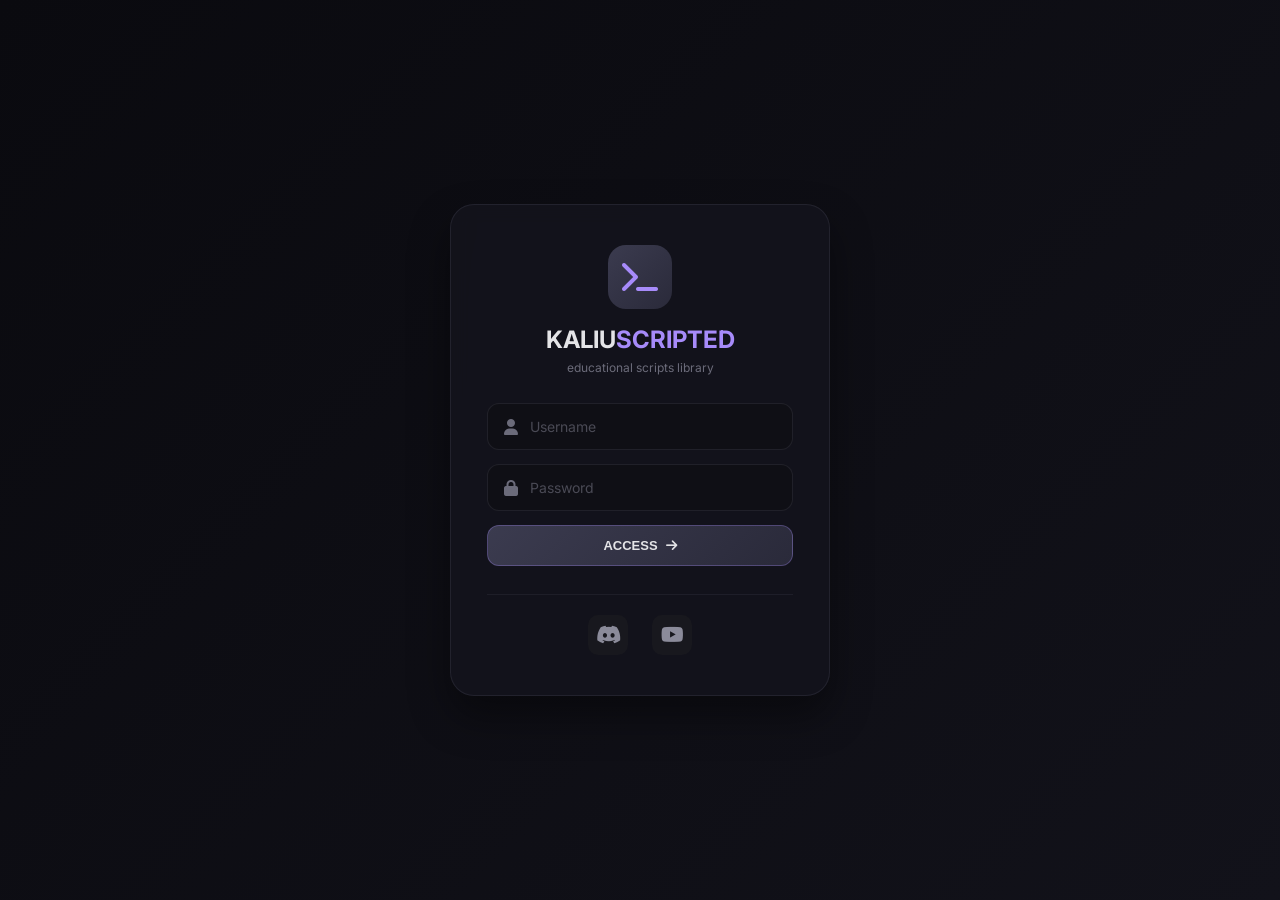
==== home.html @ c6016928 "Update home.html" ====
<!DOCTYPE html>
<html lang="en">
<head>
    <meta charset="UTF-8">
    <meta name="viewport" content="width=device-width, initial-scale=1.0, user-scalable=no">
    <title>Kaliuscripted | Home</title>
    <link rel="stylesheet" href="style.css">
    <link rel="stylesheet" href="https://cdnjs.cloudflare.com/ajax/libs/font-awesome/6.5.1/css/all.min.css">
</head>
<body>

    <canvas id="particlesCanvas"></canvas>

    <!-- Header -->
    <header class="main-header">
        <div class="header-left">
            <button id="menuToggle" class="menu-btn">
                <i class="fas fa-bars"></i>
            </button>
            <div class="logo">
                <i class="fas fa-terminal"></i>
                <span>KALIUSCRIPTED</span>
            </div>
        </div>
        <div class="header-right">
            <div class="user-info">
                <div class="user-avatar" id="userAvatar">DV</div>
                <span id="userNameDisplay">Dev</span>
            </div>
        </div>
    </header>

    <!-- Sidebar -->
    <aside id="sidebar" class="sidebar">
        <div class="sidebar-header">
            <div class="sidebar-logo">
                <i class="fas fa-terminal"></i>
                <span>MENU</span>
            </div>
            <button id="closeSidebar" class="close-sidebar">&times;</button>
        </div>
        <nav class="sidebar-nav">
            <a href="#" class="nav-item active" data-page="home">
                <i class="fas fa-home"></i>
                <span>Home</span>
            </a>
            <a href="#" class="nav-item" data-page="scripts">
                <i class="fas fa-code"></i>
                <span>Scripts</span>
            </a>
        </nav>
        <div class="sidebar-footer">
            <button id="logoutBtn" class="logout-sidebar-btn">
                <i class="fas fa-sign-out-alt"></i>
                <span>Logout</span>
            </button>
        </div>
    </aside>

    <div id="overlay" class="overlay"></div>

    <!-- Main Content - NO SCROLL -->
    <main class="main-content">
        <!-- Home Page -->
        <div id="homePage" class="page active">
            <div class="welcome-box">
                <h1>Welcome, <span id="welcomeName">Dev</span>!</h1>
                <p>This is an educational JavaScript library for browser-based scripting experiments. Learn, test, and run scripts in a safe environment.</p>
            </div>
            
            <div class="stats-box">
                <div class="stat-number">
                    <h2>5</h2>
                    <span>Scripts Available</span>
                </div>
                <div class="stat-info">
                    <i class="fas fa-graduation-cap"></i>
                    <p>Educational purposes only</p>
                </div>
            </div>
        </div>

        <!-- Scripts Page -->
        <div id="scriptsPage" class="page">
            <h2 class="page-title"><i class="fas fa-code"></i> Script Library</h2>
            
            <!-- Featured Script (Big one) -->
            <div class="script-featured">
                <div class="featured-icon">
                    <i class="fas fa-dragon"></i>
                </div>
                <div class="featured-info">
                    <h3>Auto Farm Master</h3>
                    <p>Complete automation system for resource collection</p>
                </div>
                <div class="featured-actions">
                    <button class="install-btn" data-script="autofarm-master">
                        <i class="fas fa-download"></i> Install
                    </button>
                    <button class="copy-btn" data-code="load('autofarm-master')">
                        <i class="fas fa-copy"></i> Copy
                    </button>
                </div>
            </div>

            <!-- Small Scripts Grid (2 columns) -->
            <div class="scripts-small-grid">
                <div class="script-small">
                    <div class="small-icon"><i class="fas fa-shield-alt"></i></div>
                    <div class="small-info">
                        <h4>Anti-Ban Shield</h4>
                        <p>Protection system</p>
                    </div>
                    <div class="small-actions">
                        <button class="install-small" data-script="antiban-shield">Install</button>
                        <button class="copy-small" data-code="load('antiban-shield')">Copy</button>
                    </div>
                </div>

                <div class="script-small">
                    <div class="small-icon"><i class="fas fa-tachometer-alt"></i></div>
                    <div class="small-info">
                        <h4>Speed Boost Pro</h4>
                        <p>Movement enhancer</p>
                    </div>
                    <div class="small-actions">
                        <button class="install-small" data-script="speedboost-pro">Install</button>
                        <button class="copy-small" data-code="load('speedboost-pro')">Copy</button>
                    </div>
                </div>

                <div class="script-small">
                    <div class="small-icon"><i class="fas fa-eye"></i></div>
                    <div class="small-info">
                        <h4>ESP Viewer</h4>
                        <p>Visual enhancement</p>
                    </div>
                    <div class="small-actions">
                        <button class="install-small" data-script="esp-viewer">Install</button>
                        <button class="copy-small" data-code="load('esp-viewer')">Copy</button>
                    </div>
                </div>

                <div class="script-small">
                    <div class="small-icon"><i class="fas fa-chart-line"></i></div>
                    <div class="small-info">
                        <h4>Resource Tracker</h4>
                        <p>Real-time monitoring</p>
                    </div>
                    <div class="small-actions">
                        <button class="install-small" data-script="resource-tracker">Install</button>
                        <button class="copy-small" data-code="load('resource-tracker')">Copy</button>
                    </div>
                </div>
            </div>
        </div>
    </main>

    <!-- Drag to Favicon Guide -->
    <div id="dragGuide" class="drag-guide" style="display: none;">
        <div class="drag-content">
            <i class="fas fa-star"></i>
            <p>Drag to bookmarks bar</p>
        </div>
    </div>

    <div id="notificationContainer" class="notification-container"></div>

    <script src="script.js"></script>
</body>
</html>
---- style.css ----
@import url('https://fonts.googleapis.com/css2?family=Inter:wght@300;400;500;600;700;800&display=swap');

* {
    margin: 0;
    padding: 0;
    box-sizing: border-box;
}

body {
    font-family: 'Inter', sans-serif;
    background: #0a0a0f;
    min-height: 100vh;
    color: #e4e4e7;
    overflow: hidden;
}

#particlesCanvas {
    position: fixed;
    top: 0;
    left: 0;
    width: 100%;
    height: 100%;
    z-index: 0;
    pointer-events: none;
    opacity: 0.4;
}

/* ========== LOGIN SCREEN ========== */
.login-overlay {
    position: fixed;
    top: 0;
    left: 0;
    width: 100%;
    height: 100%;
    background: linear-gradient(135deg, #0a0a0f 0%, #12121a 100%);
    display: flex;
    align-items: center;
    justify-content: center;
    z-index: 2000;
}

.login-container {
    background: rgba(20, 20, 28, 0.95);
    backdrop-filter: blur(10px);
    border-radius: 24px;
    padding: 40px 36px;
    width: 380px;
    border: 1px solid rgba(100, 100, 120, 0.2);
    box-shadow: 0 20px 40px rgba(0, 0, 0, 0.4);
    animation: fadeInUp 0.5s ease;
}

.login-icon {
    width: 64px;
    height: 64px;
    background: linear-gradient(135deg, #3b3b4f, #2a2a3a);
    border-radius: 18px;
    display: flex;
    align-items: center;
    justify-content: center;
    margin: 0 auto 16px;
}

.login-icon i {
    font-size: 32px;
    color: #a78bfa;
}

.login-container h2 {
    text-align: center;
    font-size: 24px;
    font-weight: 700;
    margin-bottom: 6px;
}

.login-container h2 span {
    color: #a78bfa;
}

.login-container p {
    text-align: center;
    font-size: 12px;
    color: #6b6b7a;
    margin-bottom: 28px;
}

.input-group {
    display: flex;
    align-items: center;
    background: rgba(15, 15, 20, 0.8);
    border: 1px solid rgba(100, 100, 120, 0.2);
    border-radius: 12px;
    padding: 0 16px;
    margin-bottom: 14px;
    transition: all 0.2s;
}

.input-group:focus-within {
    border-color: #a78bfa;
    background: rgba(20, 20, 28, 0.9);
}

.input-group i {
    color: #6b6b7a;
    font-size: 16px;
}

.input-group input {
    background: none;
    border: none;
    padding: 14px 12px;
    color: #e4e4e7;
    font-size: 14px;
    width: 100%;
    outline: none;
    font-family: 'Inter', monospace;
}

.input-group input::placeholder {
    color: #4a4a55;
}

.login-container button[type="submit"] {
    width: 100%;
    background: linear-gradient(135deg, #3b3b4f, #2a2a3a);
    border: 1px solid rgba(167, 139, 250, 0.3);
    border-radius: 12px;
    padding: 12px;
    color: #e4e4e7;
    font-weight: 600;
    font-size: 13px;
    cursor: pointer;
    display: flex;
    align-items: center;
    justify-content: center;
    gap: 8px;
    transition: all 0.2s;
    margin-top: 8px;
}

.login-container button[type="submit"]:hover {
    background: linear-gradient(135deg, #4a4a60, #3a3a4a);
    border-color: #a78bfa;
    transform: translateY(-1px);
}

.social-links {
    display: flex;
    justify-content: center;
    gap: 24px;
    margin-top: 28px;
    padding-top: 20px;
    border-top: 1px solid rgba(100, 100, 120, 0.15);
}

.social-btn {
    width: 40px;
    height: 40px;
    background: rgba(25, 25, 32, 0.8);
    border-radius: 10px;
    display: flex;
    align-items: center;
    justify-content: center;
    color: #8b8b9a;
    font-size: 20px;
    transition: all 0.2s;
    text-decoration: none;
}

.social-btn:hover {
    background: rgba(167, 139, 250, 0.15);
    color: #a78bfa;
    transform: translateY(-2px);
}

/* ========== HOME PAGE ========== */
.main-header {
    position: fixed;
    top: 0;
    left: 0;
    right: 0;
    height: 56px;
    background: rgba(18, 18, 24, 0.95);
    backdrop-filter: blur(10px);
    border-bottom: 1px solid rgba(100, 100, 120, 0.15);
    display: flex;
    align-items: center;
    justify-content: space-between;
    padding: 0 24px;
    z-index: 100;
}

.header-left {
    display: flex;
    align-items: center;
    gap: 16px;
}

.menu-btn {
    background: none;
    border: none;
    color: #8b8b9a;
    font-size: 20px;
    cursor: pointer;
    padding: 8px;
    border-radius: 8px;
    transition: all 0.2s;
}

.menu-btn:hover {
    background: rgba(167, 139, 250, 0.1);
    color: #a78bfa;
}

.logo {
    display: flex;
    align-items: center;
    gap: 8px;
}

.logo i {
    color: #a78bfa;
    font-size: 20px;
}

.logo span {
    font-weight: 700;
    font-size: 14px;
    letter-spacing: 1px;
}

.user-info {
    display: flex;
    align-items: center;
    gap: 12px;
    background: rgba(28, 28, 35, 0.7);
    padding: 6px 12px 6px 8px;
    border-radius: 30px;
}

.user-avatar {
    width: 32px;
    height: 32px;
    background: linear-gradient(135deg, #3b3b4f, #2a2a3a);
    border-radius: 10px;
    display: flex;
    align-items: center;
    justify-content: center;
    font-weight: 700;
    font-size: 12px;
    color: #a78bfa;
}

.logout-header-btn {
    background: none;
    border: none;
    color: #8b8b9a;
    cursor: pointer;
    font-size: 16px;
    padding: 4px 8px;
    border-radius: 8px;
    transition: all 0.2s;
}

.logout-header-btn:hover {
    background: rgba(239, 68, 68, 0.15);
    color: #ef4444;
}

/* Sidebar */
.sidebar {
    position: fixed;
    top: 56px;
    left: -260px;
    width: 260px;
    height: calc(100% - 56px);
    background: rgba(18, 18, 24, 0.98);
    backdrop-filter: blur(10px);
    border-right: 1px solid rgba(100, 100, 120, 0.15);
    transition: left 0.3s cubic-bezier(0.4, 0, 0.2, 1);
    z-index: 99;
    display: flex;
    flex-direction: column;
}

.sidebar.open {
    left: 0;
}

.sidebar-header {
    padding: 20px;
    display: flex;
    justify-content: space-between;
    align-items: center;
    border-bottom: 1px solid rgba(100, 100, 120, 0.1);
}

.sidebar-logo {
    display: flex;
    align-items: center;
    gap: 8px;
    color: #a78bfa;
    font-size: 12px;
    letter-spacing: 2px;
}

.close-sidebar {
    background: none;
    border: none;
    color: #8b8b9a;
    font-size: 24px;
    cursor: pointer;
}

.sidebar-nav {
    flex: 1;
    padding: 16px;
    display: flex;
    flex-direction: column;
    gap: 4px;
}

.nav-item {
    display: flex;
    align-items: center;
    gap: 12px;
    padding: 12px 16px;
    color: #8b8b9a;
    text-decoration: none;
    border-radius: 10px;
    transition: all 0.2s;
    font-size: 13px;
    font-weight: 500;
}

.nav-item i {
    width: 20px;
}

.nav-item:hover {
    background: rgba(167, 139, 250, 0.1);
    color: #e4e4e7;
}

.nav-item.active {
    background: linear-gradient(135deg, rgba(59, 59, 79, 0.8), rgba(42, 42, 58, 0.8));
    color: #a78bfa;
}

.overlay {
    position: fixed;
    top: 0;
    left: 0;
    width: 100%;
    height: 100%;
    background: rgba(0, 0, 0, 0.5);
    opacity: 0;
    visibility: hidden;
    transition: all 0.3s;
    z-index: 98;
}

.overlay.active {
    opacity: 1;
    visibility: visible;
}

/* Main Content */
.main-content {
    margin-top: 56px;
    padding: 24px 28px;
    margin-left: 0;
    transition: margin-left 0.3s;
    height: calc(100vh - 56px);
    overflow-y: auto;
}

.sidebar.open ~ .main-content {
    margin-left: 260px;
}

.page {
    display: none;
    animation: fadeIn 0.3s ease;
}

.page.active {
    display: block;
}

/* Welcome Box */
.welcome-box {
    background: linear-gradient(135deg, rgba(167, 139, 250, 0.1), rgba(59, 59, 79, 0.2));
    border-radius: 20px;
    padding: 28px 32px;
    margin-bottom: 28px;
    border: 1px solid rgba(167, 139, 250, 0.2);
}

.welcome-box h1 {
    font-size: 28px;
    margin-bottom: 6px;
}

.welcome-box h1 span {
    color: #a78bfa;
}

.welcome-box p {
    color: #8b8b9a;
}

/* Stats Grid */
.stats-grid {
    display: grid;
    grid-template-columns: repeat(auto-fit, minmax(200px, 1fr));
    gap: 16px;
    margin-bottom: 32px;
}

.stat-card {
    background: rgba(28, 28, 35, 0.6);
    border-radius: 14px;
    padding: 18px;
    display: flex;
    align-items: center;
    gap: 16px;
    border: 1px solid rgba(100, 100, 120, 0.1);
}

.stat-card i {
    font-size: 32px;
    color: #a78bfa;
}

.stat-card h3 {
    font-size: 24px;
    font-weight: 700;
}

.stat-card span {
    font-size: 12px;
    color: #6b6b7a;
}

/* Quick Actions */
.quick-actions h3 {
    font-size: 16px;
    margin-bottom: 16px;
    display: flex;
    align-items: center;
    gap: 8px;
}

.action-buttons {
    display: flex;
    gap: 12px;
}

.action-btn {
    background: rgba(28, 28, 35, 0.8);
    border: 1px solid rgba(100, 100, 120, 0.2);
    padding: 10px 20px;
    border-radius: 10px;
    color: #e4e4e7;
    cursor: pointer;
    display: flex;
    align-items: center;
    gap: 8px;
    font-size: 13px;
    transition: all 0.2s;
}

.action-btn:hover {
    background: rgba(167, 139, 250, 0.15);
    border-color: #a78bfa;
}

/* Scripts Grid */
.scripts-grid {
    display: grid;
    grid-template-columns: repeat(auto-fill, minmax(320px, 1fr));
    gap: 14px;
    margin-top: 20px;
}

.script-card {
    background: rgba(28, 28, 35, 0.6);
    border-radius: 14px;
    padding: 16px;
    display: flex;
    align-items: center;
    gap: 14px;
    border: 1px solid rgba(100, 100, 120, 0.1);
    transition: all 0.2s;
}

.script-card:hover {
    background: rgba(35, 35, 45, 0.8);
    border-color: rgba(167, 139, 250, 0.3);
}

.script-card i {
    font-size: 28px;
    color: #a78bfa;
}

.script-card div {
    flex: 1;
}

.script-card h4 {
    font-size: 14px;
    margin-bottom: 4px;
}

.script-card p {
    font-size: 11px;
    color: #6b6b7a;
    margin-bottom: 6px;
}

.script-card code {
    font-size: 10px;
    background: rgba(0, 0, 0, 0.4);
    padding: 2px 6px;
    border-radius: 4px;
    color: #a78bfa;
}

.run-script {
    background: rgba(167, 139, 250, 0.15);
    border: none;
    padding: 8px 14px;
    border-radius: 8px;
    color: #a78bfa;
    cursor: pointer;
    font-size: 12px;
    font-weight: 500;
    display: flex;
    align-items: center;
    gap: 6px;
    transition: all 0.2s;
}

.run-script:hover {
    background: rgba(167, 139, 250, 0.3);
}

/* Console Area */
.console-area {
    margin-top: 20px;
}

.console-output {
    background: #0d0d12;
    border-radius: 12px;
    padding: 16px;
    min-height: 180px;
    max-height: 200px;
    overflow-y: auto;
    font-family: 'Monaco', monospace;
    font-size: 12px;
    border: 1px solid rgba(100, 100, 120, 0.15);
    margin-bottom: 16px;
}

.console-output div {
    color: #a78bfa;
    margin-bottom: 4px;
}

.console-input-area {
    background: #0d0d12;
    border-radius: 12px;
    padding: 16px;
    border: 1px solid rgba(100, 100, 120, 0.15);
}

.prompt {
    color: #a78bfa;
    font-family: monospace;
    font-size: 13px;
    display: block;
    margin-bottom: 8px;
}

#consoleInput {
    width: 100%;
    min-height: 100px;
    background: rgba(20, 20, 28, 0.8);
    border: 1px solid rgba(100, 100, 120, 0.2);
    border-radius: 8px;
    padding: 12px;
    color: #e4e4e7;
    font-family: 'Monaco', monospace;
    font-size: 12px;
    resize: vertical;
    outline: none;
    margin-bottom: 12px;
}

#consoleInput:focus {
    border-color: #a78bfa;
}

.console-actions {
    display: flex;
    gap: 10px;
}

.console-execute, .console-clear {
    padding: 8px 16px;
    border: none;
    border-radius: 8px;
    cursor: pointer;
    font-size: 12px;
    font-weight: 500;
    display: flex;
    align-items: center;
    gap: 6px;
}

.console-execute {
    background: rgba(167, 139, 250, 0.2);
    color: #a78bfa;
    border: 1px solid rgba(167, 139, 250, 0.3);
}

.console-execute:hover {
    background: rgba(167, 139, 250, 0.35);
}

.console-clear {
    background: rgba(100, 100, 120, 0.15);
    color: #8b8b9a;
    border: 1px solid rgba(100, 100, 120, 0.2);
}

.console-clear:hover {
    background: rgba(239, 68, 68, 0.15);
    color: #ef4444;
}

/* Settings */
.settings-group {
    background: rgba(28, 28, 35, 0.6);
    border-radius: 14px;
    padding: 20px;
    margin-bottom: 20px;
    border: 1px solid rgba(100, 100, 120, 0.1);
}

.settings-group h3 {
    font-size: 15px;
    margin-bottom: 16px;
    padding-bottom: 8px;
    border-bottom: 1px solid rgba(100, 100, 120, 0.15);
}

.setting-item {
    display: flex;
    justify-content: space-between;
    align-items: center;
    padding: 12px 0;
    border-bottom: 1px solid rgba(100, 100, 120, 0.08);
}

.setting-item:last-child {
    border-bottom: none;
}

.setting-item div {
    display: flex;
    align-items: center;
    gap: 12px;
}

.setting-item i {
    color: #a78bfa;
}

.toggle {
    position: relative;
    display: inline-block;
    width: 48px;
    height: 24px;
}

.toggle input {
    opacity: 0;
    width: 0;
    height: 0;
}

.toggle-slider {
    position: absolute;
    cursor: pointer;
    top: 0;
    left: 0;
    right: 0;
    bottom: 0;
    background-color: #3b3b4f;
    transition: 0.3s;
    border-radius: 24px;
}

.toggle-slider:before {
    position: absolute;
    content: "";
    height: 18px;
    width: 18px;
    left: 3px;
    bottom: 3px;
    background-color: white;
    transition: 0.3s;
    border-radius: 50%;
}

input:checked + .toggle-slider {
    background-color: #a78bfa;
}

input:checked + .toggle-slider:before {
    transform: translateX(24px);
}

.badge {
    background: rgba(74, 222, 128, 0.15);
    color: #4ade80;
    padding: 2px 8px;
    border-radius: 12px;
    font-size: 11px;
    margin-left: 8px;
}

/* About */
.about-content {
    text-align: center;
    max-width: 500px;
    margin: 0 auto;
}

.about-icon {
    font-size: 56px;
    color: #a78bfa;
    margin-bottom: 16px;
}

.about-content h3 {
    font-size: 20px;
    margin-bottom: 12px;
}

.about-content p {
    color: #8b8b9a;
    margin-bottom: 24px;
}

.about-links {
    display: flex;
    justify-content: center;
    gap: 20px;
}

.about-link {
    background: rgba(28, 28, 35, 0.8);
    padding: 10px 20px;
    border-radius: 10px;
    color: #e4e4e7;
    text-decoration: none;
    font-size: 13px;
    display: inline-flex;
    align-items: center;
    gap: 8px;
    transition: all 0.2s;
}

.about-link:hover {
    background: rgba(167, 139, 250, 0.2);
    color: #a78bfa;
}

/* Notifications */
.notification-container {
    position: fixed;
    top: 20px;
    right: 20px;
    z-index: 1000;
    display: flex;
    flex-direction: column;
    gap: 12px;
}

.notification {
    min-width: 280px;
    max-width: 380px;
    background: rgba(28, 28, 35, 0.95);
    backdrop-filter: blur(12px);
    border-radius: 14px;
    overflow: hidden;
    animation: slideInRight 0.3s cubic-bezier(0.68, -0.55, 0.265, 1.55);
    box-shadow: 0 8px 20px rgba(0, 0, 0, 0.3);
    border: 1px solid rgba(100, 100, 120, 0.2);
}

.notification.success { border-left: 4px solid #4ade80; }
.notification.error { border-left: 4px solid #ef4444; }
.notification.info { border-left: 4px solid #a78bfa; }

.notification-header {
    padding: 12px 16px 8px 16px;
    display: flex;
    align-items: center;
    gap: 10px;
}

.notification-header i { font-size: 20px; }
.notification.success .notification-header i { color: #4ade80; }
.notification.error .notification-header i { color: #ef4444; }
.notification.info .notification-header i { color: #a78bfa; }

.notification-title { flex: 1; font-weight: 600; font-size: 14px; }
.notification-close {
    background: none;
    border: none;
    color: #8b8b9a;
    cursor: pointer;
    font-size: 18px;
}
.notification-message {
    padding: 0 16px 14px 46px;
    font-size: 12px;
    color: #b0b0c0;
}
.notification-progress { height: 3px; background: rgba(255,255,255,0.1); }
.notification-progress-bar {
    height: 100%;
    width: 100%;
    animation: progress 3s linear forwards;
}
.notification.success .notification-progress-bar { background: #4ade80; }
.notification.error .notification-progress-bar { background: #ef4444; }
.notification.info .notification-progress-bar { background: #a78bfa; }

/* Animations */
@keyframes fadeInUp {
    from { opacity: 0; transform: translateY(20px); }
    to { opacity: 1; transform: translateY(0); }
}
@keyframes fadeIn {
    from { opacity: 0; }
    to { opacity: 1; }
}
@keyframes slideInRight {
    from { opacity: 0; transform: translateX(100px); }
    to { opacity: 1; transform: translateX(0); }
}
@keyframes progress {
    from { width: 100%; }
    to { width: 0%; }
}

/* Responsive */
@media (max-width: 768px) {
    .main-content { padding: 16px; }
    .stats-grid { grid-template-columns: 1fr; }
    .scripts-grid { grid-template-columns: 1fr; }
    .welcome-box h1 { font-size: 22px; }
    .login-container { width: 90%; max-width: 340px; padding: 30px 24px; }
    .sidebar.open ~ .main-content { margin-left: 0; }
}

/* Scrollbar */
::-webkit-scrollbar { width: 6px; }
::-webkit-scrollbar-track { background: #1a1a1a; }
::-webkit-scrollbar-thumb { background: #3b3b4f; border-radius: 4px; }
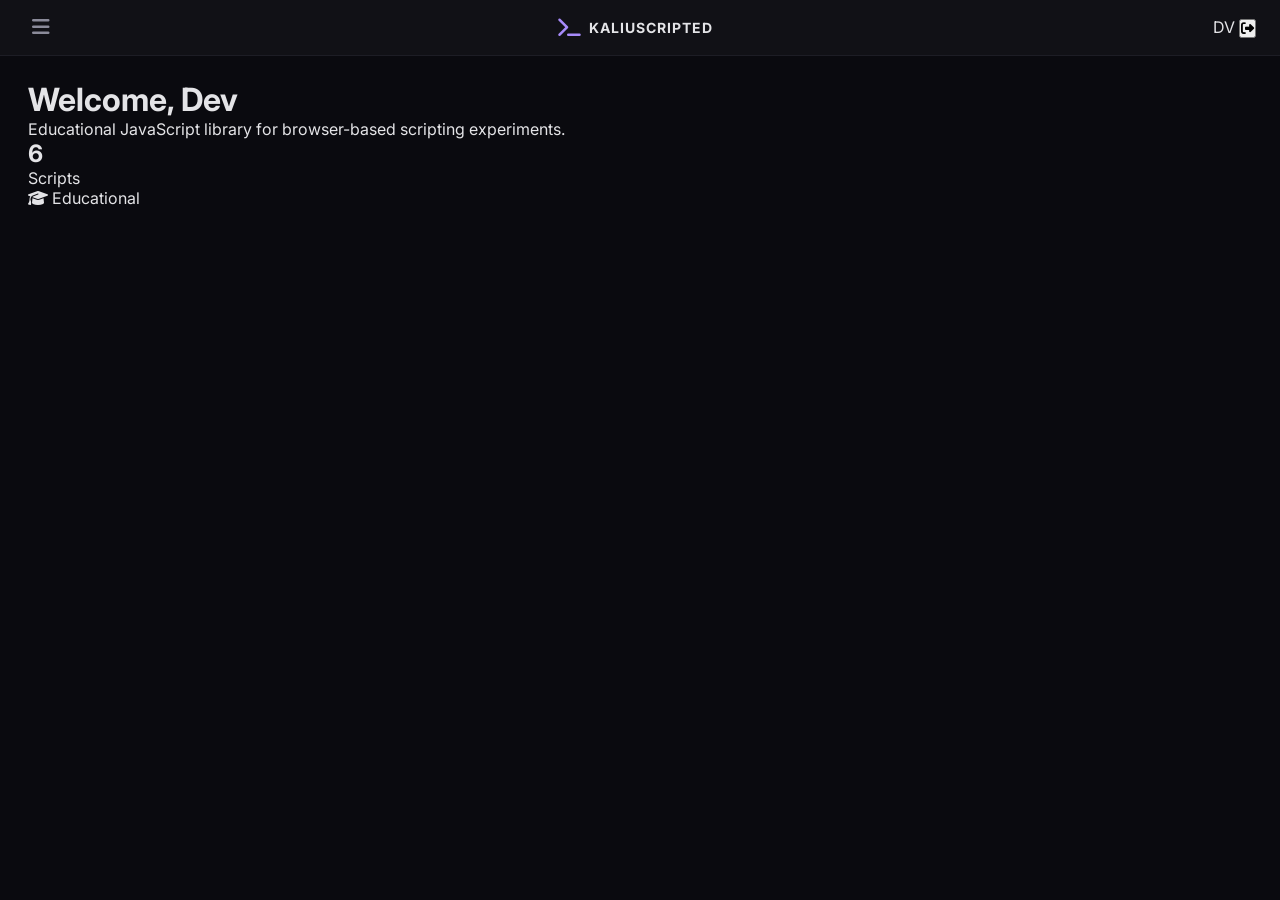
==== commit 78fa58cd: "Update home.html" ====
--- a/home.html
+++ b/home.html
@@ -11,158 +11,79 @@
 
     <canvas id="particlesCanvas"></canvas>
 
-    <!-- Header -->
+    <!-- Header Minimal -->
     <header class="main-header">
-        <div class="header-left">
-            <button id="menuToggle" class="menu-btn">
-                <i class="fas fa-bars"></i>
-            </button>
-            <div class="logo">
-                <i class="fas fa-terminal"></i>
-                <span>KALIUSCRIPTED</span>
-            </div>
+        <button id="menuToggle" class="menu-btn">
+            <i class="fas fa-bars"></i>
+        </button>
+        <div class="logo">
+            <i class="fas fa-terminal"></i>
+            <span>KALIUSCRIPTED</span>
         </div>
         <div class="header-right">
-            <div class="user-info">
-                <div class="user-avatar" id="userAvatar">DV</div>
-                <span id="userNameDisplay">Dev</span>
+            <div class="user-badge-mini">
+                <span id="userInitialsMini">DV</span>
+                <button id="logoutMiniBtn" class="logout-icon-mini">
+                    <i class="fas fa-sign-out-alt"></i>
+                </button>
             </div>
         </div>
     </header>
 
-    <!-- Sidebar -->
+    <!-- Sidebar TABS Melhorada -->
     <aside id="sidebar" class="sidebar">
         <div class="sidebar-header">
             <div class="sidebar-logo">
-                <i class="fas fa-terminal"></i>
+                <i class="fas fa-cube"></i>
                 <span>MENU</span>
             </div>
             <button id="closeSidebar" class="close-sidebar">&times;</button>
         </div>
+
         <nav class="sidebar-nav">
-            <a href="#" class="nav-item active" data-page="home">
+            <a href="home.html" class="nav-item active">
                 <i class="fas fa-home"></i>
                 <span>Home</span>
             </a>
-            <a href="#" class="nav-item" data-page="scripts">
-                <i class="fas fa-code"></i>
-                <span>Scripts</span>
+            <a href="library.html" class="nav-item">
+                <i class="fas fa-book-open"></i>
+                <span>Library</span>
             </a>
         </nav>
-        <div class="sidebar-footer">
-            <button id="logoutBtn" class="logout-sidebar-btn">
-                <i class="fas fa-sign-out-alt"></i>
-                <span>Logout</span>
-            </button>
+
+        <!-- User Viewer no final da sidebar -->
+        <div class="sidebar-user-footer">
+            <div class="user-avatar-footer" id="sidebarAvatarFooter">DV</div>
+            <div class="user-info-footer">
+                <span class="user-name-footer" id="sidebarUsernameFooter">Dev</span>
+                <span class="user-status-footer">Online</span>
+            </div>
         </div>
     </aside>
 
     <div id="overlay" class="overlay"></div>
 
-    <!-- Main Content - NO SCROLL -->
+    <!-- Main Content -->
     <main class="main-content">
-        <!-- Home Page -->
-        <div id="homePage" class="page active">
-            <div class="welcome-box">
-                <h1>Welcome, <span id="welcomeName">Dev</span>!</h1>
-                <p>This is an educational JavaScript library for browser-based scripting experiments. Learn, test, and run scripts in a safe environment.</p>
+        <div id="homePage" class="page active fade-in">
+            <div class="welcome-card">
+                <h1>Welcome, <span id="welcomeName">Dev</span></h1>
+                <p>Educational JavaScript library for browser-based scripting experiments.</p>
             </div>
             
-            <div class="stats-box">
-                <div class="stat-number">
-                    <h2>5</h2>
-                    <span>Scripts Available</span>
+            <div class="stats-card">
+                <div class="stat-item">
+                    <h2>6</h2>
+                    <span>Scripts</span>
                 </div>
-                <div class="stat-info">
+                <div class="stat-divider"></div>
+                <div class="stat-item">
                     <i class="fas fa-graduation-cap"></i>
-                    <p>Educational purposes only</p>
-                </div>
-            </div>
-        </div>
-
-        <!-- Scripts Page -->
-        <div id="scriptsPage" class="page">
-            <h2 class="page-title"><i class="fas fa-code"></i> Script Library</h2>
-            
-            <!-- Featured Script (Big one) -->
-            <div class="script-featured">
-                <div class="featured-icon">
-                    <i class="fas fa-dragon"></i>
-                </div>
-                <div class="featured-info">
-                    <h3>Auto Farm Master</h3>
-                    <p>Complete automation system for resource collection</p>
-                </div>
-                <div class="featured-actions">
-                    <button class="install-btn" data-script="autofarm-master">
-                        <i class="fas fa-download"></i> Install
-                    </button>
-                    <button class="copy-btn" data-code="load('autofarm-master')">
-                        <i class="fas fa-copy"></i> Copy
-                    </button>
-                </div>
-            </div>
-
-            <!-- Small Scripts Grid (2 columns) -->
-            <div class="scripts-small-grid">
-                <div class="script-small">
-                    <div class="small-icon"><i class="fas fa-shield-alt"></i></div>
-                    <div class="small-info">
-                        <h4>Anti-Ban Shield</h4>
-                        <p>Protection system</p>
-                    </div>
-                    <div class="small-actions">
-                        <button class="install-small" data-script="antiban-shield">Install</button>
-                        <button class="copy-small" data-code="load('antiban-shield')">Copy</button>
-                    </div>
-                </div>
-
-                <div class="script-small">
-                    <div class="small-icon"><i class="fas fa-tachometer-alt"></i></div>
-                    <div class="small-info">
-                        <h4>Speed Boost Pro</h4>
-                        <p>Movement enhancer</p>
-                    </div>
-                    <div class="small-actions">
-                        <button class="install-small" data-script="speedboost-pro">Install</button>
-                        <button class="copy-small" data-code="load('speedboost-pro')">Copy</button>
-                    </div>
-                </div>
-
-                <div class="script-small">
-                    <div class="small-icon"><i class="fas fa-eye"></i></div>
-                    <div class="small-info">
-                        <h4>ESP Viewer</h4>
-                        <p>Visual enhancement</p>
-                    </div>
-                    <div class="small-actions">
-                        <button class="install-small" data-script="esp-viewer">Install</button>
-                        <button class="copy-small" data-code="load('esp-viewer')">Copy</button>
-                    </div>
-                </div>
-
-                <div class="script-small">
-                    <div class="small-icon"><i class="fas fa-chart-line"></i></div>
-                    <div class="small-info">
-                        <h4>Resource Tracker</h4>
-                        <p>Real-time monitoring</p>
-                    </div>
-                    <div class="small-actions">
-                        <button class="install-small" data-script="resource-tracker">Install</button>
-                        <button class="copy-small" data-code="load('resource-tracker')">Copy</button>
-                    </div>
+                    <span>Educational</span>
                 </div>
             </div>
         </div>
     </main>
-
-    <!-- Drag to Favicon Guide -->
-    <div id="dragGuide" class="drag-guide" style="display: none;">
-        <div class="drag-content">
-            <i class="fas fa-star"></i>
-            <p>Drag to bookmarks bar</p>
-        </div>
-    </div>
 
     <div id="notificationContainer" class="notification-container"></div>
 
--- a/style.css
+++ b/style.css
@@ -9,9 +9,11 @@
 body {
     font-family: 'Inter', sans-serif;
     background: #0a0a0f;
-    min-height: 100vh;
     color: #e4e4e7;
+    height: 100vh;
     overflow: hidden;
+    position: fixed;
+    width: 100%;
 }
 
 #particlesCanvas {
@@ -22,7 +24,7 @@
     height: 100%;
     z-index: 0;
     pointer-events: none;
-    opacity: 0.4;
+    opacity: 0.3;
 }
 
 /* ========== LOGIN SCREEN ========== */
@@ -173,7 +175,7 @@
     transform: translateY(-2px);
 }
 
-/* ========== HOME PAGE ========== */
+/* ========== HEADER ========== */
 .main-header {
     position: fixed;
     top: 0;
@@ -229,7 +231,7 @@
     letter-spacing: 1px;
 }
 
-.user-info {
+.user-info-header {
     display: flex;
     align-items: center;
     gap: 12px;
@@ -251,28 +253,12 @@
     color: #a78bfa;
 }
 
-.logout-header-btn {
-    background: none;
-    border: none;
-    color: #8b8b9a;
-    cursor: pointer;
-    font-size: 16px;
-    padding: 4px 8px;
-    border-radius: 8px;
-    transition: all 0.2s;
-}
-
-.logout-header-btn:hover {
-    background: rgba(239, 68, 68, 0.15);
-    color: #ef4444;
-}
-
-/* Sidebar */
+/* ========== SIDEBAR ========== */
 .sidebar {
     position: fixed;
     top: 56px;
-    left: -260px;
-    width: 260px;
+    left: -280px;
+    width: 280px;
     height: calc(100% - 56px);
     background: rgba(18, 18, 24, 0.98);
     backdrop-filter: blur(10px);
@@ -312,9 +298,49 @@
     cursor: pointer;
 }
 
+/* User Viewer na Sidebar */
+.sidebar-user-viewer {
+    display: flex;
+    align-items: center;
+    gap: 12px;
+    padding: 20px;
+    background: rgba(167, 139, 250, 0.08);
+    border-bottom: 1px solid rgba(100, 100, 120, 0.1);
+    margin-bottom: 16px;
+}
+
+.sidebar-avatar {
+    width: 48px;
+    height: 48px;
+    background: linear-gradient(135deg, #3b3b4f, #2a2a3a);
+    border-radius: 14px;
+    display: flex;
+    align-items: center;
+    justify-content: center;
+    font-weight: 700;
+    font-size: 18px;
+    color: #a78bfa;
+}
+
+.sidebar-user-info {
+    flex: 1;
+}
+
+.sidebar-username {
+    display: block;
+    font-weight: 600;
+    font-size: 14px;
+    color: #e4e4e7;
+}
+
+.sidebar-userstatus {
+    font-size: 11px;
+    color: #4ade80;
+}
+
 .sidebar-nav {
     flex: 1;
-    padding: 16px;
+    padding: 0 16px;
     display: flex;
     flex-direction: column;
     gap: 4px;
@@ -345,6 +371,33 @@
 .nav-item.active {
     background: linear-gradient(135deg, rgba(59, 59, 79, 0.8), rgba(42, 42, 58, 0.8));
     color: #a78bfa;
+}
+
+.sidebar-footer {
+    padding: 20px;
+    border-top: 1px solid rgba(100, 100, 120, 0.1);
+}
+
+.logout-sidebar-btn {
+    width: 100%;
+    background: rgba(239, 68, 68, 0.15);
+    border: 1px solid rgba(239, 68, 68, 0.3);
+    padding: 10px;
+    border-radius: 10px;
+    color: #ef4444;
+    cursor: pointer;
+    display: flex;
+    align-items: center;
+    justify-content: center;
+    gap: 8px;
+    font-size: 13px;
+    font-weight: 500;
+    transition: all 0.2s;
+}
+
+.logout-sidebar-btn:hover {
+    background: rgba(239, 68, 68, 0.25);
+    transform: translateY(-1px);
 }
 
 .overlay {
@@ -367,28 +420,26 @@
 
 /* Main Content */
 .main-content {
-    margin-top: 56px;
+    position: fixed;
+    top: 56px;
+    left: 0;
+    right: 0;
+    bottom: 0;
     padding: 24px 28px;
-    margin-left: 0;
-    transition: margin-left 0.3s;
-    height: calc(100vh - 56px);
     overflow-y: auto;
+    transition: left 0.3s;
 }
 
 .sidebar.open ~ .main-content {
-    margin-left: 260px;
+    left: 280px;
 }
 
 .page {
-    display: none;
-    animation: fadeIn 0.3s ease;
-}
-
-.page.active {
     display: block;
-}
-
-/* Welcome Box */
+    height: 100%;
+}
+
+/* Home Page */
 .welcome-box {
     background: linear-gradient(135deg, rgba(167, 139, 250, 0.1), rgba(59, 59, 79, 0.2));
     border-radius: 20px;
@@ -399,7 +450,7 @@
 
 .welcome-box h1 {
     font-size: 28px;
-    margin-bottom: 6px;
+    margin-bottom: 12px;
 }
 
 .welcome-box h1 span {
@@ -408,43 +459,46 @@
 
 .welcome-box p {
     color: #8b8b9a;
-}
-
-/* Stats Grid */
-.stats-grid {
-    display: grid;
-    grid-template-columns: repeat(auto-fit, minmax(200px, 1fr));
-    gap: 16px;
-    margin-bottom: 32px;
-}
-
-.stat-card {
+    line-height: 1.5;
+    font-size: 14px;
+}
+
+.stats-box {
     background: rgba(28, 28, 35, 0.6);
-    border-radius: 14px;
-    padding: 18px;
-    display: flex;
-    align-items: center;
-    gap: 16px;
+    border-radius: 20px;
+    padding: 24px;
+    display: flex;
+    align-items: center;
+    justify-content: space-between;
     border: 1px solid rgba(100, 100, 120, 0.1);
-}
-
-.stat-card i {
-    font-size: 32px;
-    color: #a78bfa;
-}
-
-.stat-card h3 {
-    font-size: 24px;
-    font-weight: 700;
-}
-
-.stat-card span {
+    margin-bottom: 28px;
+}
+
+.stat-number h2 {
+    font-size: 48px;
+    color: #a78bfa;
+    font-weight: 800;
+}
+
+.stat-number span {
     font-size: 12px;
     color: #6b6b7a;
 }
 
-/* Quick Actions */
-.quick-actions h3 {
+.stat-info {
+    display: flex;
+    align-items: center;
+    gap: 12px;
+    color: #6b6b7a;
+    font-size: 13px;
+}
+
+.stat-info i {
+    font-size: 32px;
+    color: #a78bfa;
+}
+
+.featured-scripts h3 {
     font-size: 16px;
     margin-bottom: 16px;
     display: flex;
@@ -452,333 +506,196 @@
     gap: 8px;
 }
 
-.action-buttons {
+.active-scripts-list {
     display: flex;
     gap: 12px;
-}
-
-.action-btn {
+    flex-wrap: wrap;
+}
+
+.active-badge {
+    background: rgba(74, 222, 128, 0.15);
+    border: 1px solid rgba(74, 222, 128, 0.3);
+    padding: 8px 16px;
+    border-radius: 30px;
+    font-size: 13px;
+    display: flex;
+    align-items: center;
+    gap: 8px;
+}
+
+.active-badge i {
+    color: #4ade80;
+    font-size: 12px;
+}
+
+/* ========== SCRIPTS STORE PAGE ========== */
+.store-header {
+    margin-bottom: 28px;
+}
+
+.store-header h2 {
+    font-size: 24px;
+    margin-bottom: 8px;
+}
+
+.store-header p {
+    color: #8b8b9a;
+    font-size: 14px;
+}
+
+.scripts-store-grid {
+    display: grid;
+    grid-template-columns: repeat(auto-fill, minmax(340px, 1fr));
+    gap: 24px;
+}
+
+.script-store-card {
     background: rgba(28, 28, 35, 0.8);
-    border: 1px solid rgba(100, 100, 120, 0.2);
-    padding: 10px 20px;
+    border-radius: 20px;
+    overflow: hidden;
+    transition: all 0.3s;
+    border: 1px solid rgba(100, 100, 120, 0.1);
+}
+
+.script-store-card:hover {
+    transform: translateY(-4px);
+    border-color: rgba(167, 139, 250, 0.3);
+}
+
+.script-store-card.active {
+    border-left: 3px solid #4ade80;
+}
+
+.script-store-card.inactive {
+    opacity: 0.7;
+}
+
+.card-image {
+    position: relative;
+    height: 140px;
+    background: linear-gradient(135deg, #1a1a2e, #16213e);
+    display: flex;
+    align-items: center;
+    justify-content: center;
+}
+
+.card-image i {
+    font-size: 56px;
+    color: #a78bfa;
+}
+
+.status-badge {
+    position: absolute;
+    top: 12px;
+    right: 12px;
+    padding: 4px 10px;
+    border-radius: 20px;
+    font-size: 11px;
+    font-weight: 600;
+    display: flex;
+    align-items: center;
+    gap: 6px;
+}
+
+.active-status {
+    background: rgba(74, 222, 128, 0.2);
+    color: #4ade80;
+    border: 1px solid rgba(74, 222, 128, 0.3);
+}
+
+.inactive-status {
+    background: rgba(107, 114, 128, 0.2);
+    color: #9ca3af;
+    border: 1px solid rgba(107, 114, 128, 0.3);
+}
+
+.active-status i, .inactive-status i {
+    font-size: 8px;
+}
+
+.card-content {
+    padding: 20px;
+}
+
+.card-content h3 {
+    font-size: 18px;
+    margin-bottom: 8px;
+}
+
+.card-content p {
+    font-size: 13px;
+    color: #8b8b9a;
+    line-height: 1.5;
+    margin-bottom: 16px;
+}
+
+.card-meta {
+    display: flex;
+    gap: 12px;
+    margin-bottom: 20px;
+}
+
+.version {
+    font-size: 11px;
+    background: rgba(100, 100, 120, 0.2);
+    padding: 2px 8px;
+    border-radius: 12px;
+    color: #a78bfa;
+}
+
+.category {
+    font-size: 11px;
+    background: rgba(167, 139, 250, 0.1);
+    padding: 2px 8px;
+    border-radius: 12px;
+    color: #8b8b9a;
+}
+
+.card-actions {
+    display: flex;
+    gap: 12px;
+}
+
+.install-card, .copy-card {
+    flex: 1;
+    padding: 10px;
     border-radius: 10px;
-    color: #e4e4e7;
+    font-size: 12px;
+    font-weight: 600;
     cursor: pointer;
     display: flex;
     align-items: center;
+    justify-content: center;
     gap: 8px;
-    font-size: 13px;
     transition: all 0.2s;
-}
-
-.action-btn:hover {
-    background: rgba(167, 139, 250, 0.15);
-    border-color: #a78bfa;
-}
-
-/* Scripts Grid */
-.scripts-grid {
-    display: grid;
-    grid-template-columns: repeat(auto-fill, minmax(320px, 1fr));
-    gap: 14px;
-    margin-top: 20px;
-}
-
-.script-card {
-    background: rgba(28, 28, 35, 0.6);
-    border-radius: 14px;
-    padding: 16px;
-    display: flex;
-    align-items: center;
-    gap: 14px;
-    border: 1px solid rgba(100, 100, 120, 0.1);
-    transition: all 0.2s;
-}
-
-.script-card:hover {
-    background: rgba(35, 35, 45, 0.8);
-    border-color: rgba(167, 139, 250, 0.3);
-}
-
-.script-card i {
-    font-size: 28px;
-    color: #a78bfa;
-}
-
-.script-card div {
-    flex: 1;
-}
-
-.script-card h4 {
-    font-size: 14px;
-    margin-bottom: 4px;
-}
-
-.script-card p {
-    font-size: 11px;
-    color: #6b6b7a;
-    margin-bottom: 6px;
-}
-
-.script-card code {
-    font-size: 10px;
-    background: rgba(0, 0, 0, 0.4);
-    padding: 2px 6px;
-    border-radius: 4px;
-    color: #a78bfa;
-}
-
-.run-script {
-    background: rgba(167, 139, 250, 0.15);
     border: none;
-    padding: 8px 14px;
-    border-radius: 8px;
-    color: #a78bfa;
-    cursor: pointer;
-    font-size: 12px;
-    font-weight: 500;
-    display: flex;
-    align-items: center;
-    gap: 6px;
-    transition: all 0.2s;
-}
-
-.run-script:hover {
-    background: rgba(167, 139, 250, 0.3);
-}
-
-/* Console Area */
-.console-area {
-    margin-top: 20px;
-}
-
-.console-output {
-    background: #0d0d12;
-    border-radius: 12px;
-    padding: 16px;
-    min-height: 180px;
-    max-height: 200px;
-    overflow-y: auto;
-    font-family: 'Monaco', monospace;
-    font-size: 12px;
-    border: 1px solid rgba(100, 100, 120, 0.15);
-    margin-bottom: 16px;
-}
-
-.console-output div {
-    color: #a78bfa;
-    margin-bottom: 4px;
-}
-
-.console-input-area {
-    background: #0d0d12;
-    border-radius: 12px;
-    padding: 16px;
-    border: 1px solid rgba(100, 100, 120, 0.15);
-}
-
-.prompt {
-    color: #a78bfa;
-    font-family: monospace;
-    font-size: 13px;
-    display: block;
-    margin-bottom: 8px;
-}
-
-#consoleInput {
-    width: 100%;
-    min-height: 100px;
-    background: rgba(20, 20, 28, 0.8);
-    border: 1px solid rgba(100, 100, 120, 0.2);
-    border-radius: 8px;
-    padding: 12px;
-    color: #e4e4e7;
-    font-family: 'Monaco', monospace;
-    font-size: 12px;
-    resize: vertical;
-    outline: none;
-    margin-bottom: 12px;
-}
-
-#consoleInput:focus {
-    border-color: #a78bfa;
-}
-
-.console-actions {
-    display: flex;
-    gap: 10px;
-}
-
-.console-execute, .console-clear {
-    padding: 8px 16px;
-    border: none;
-    border-radius: 8px;
-    cursor: pointer;
-    font-size: 12px;
-    font-weight: 500;
-    display: flex;
-    align-items: center;
-    gap: 6px;
-}
-
-.console-execute {
-    background: rgba(167, 139, 250, 0.2);
-    color: #a78bfa;
-    border: 1px solid rgba(167, 139, 250, 0.3);
-}
-
-.console-execute:hover {
-    background: rgba(167, 139, 250, 0.35);
-}
-
-.console-clear {
-    background: rgba(100, 100, 120, 0.15);
-    color: #8b8b9a;
-    border: 1px solid rgba(100, 100, 120, 0.2);
-}
-
-.console-clear:hover {
-    background: rgba(239, 68, 68, 0.15);
-    color: #ef4444;
-}
-
-/* Settings */
-.settings-group {
-    background: rgba(28, 28, 35, 0.6);
-    border-radius: 14px;
-    padding: 20px;
-    margin-bottom: 20px;
-    border: 1px solid rgba(100, 100, 120, 0.1);
-}
-
-.settings-group h3 {
-    font-size: 15px;
-    margin-bottom: 16px;
-    padding-bottom: 8px;
-    border-bottom: 1px solid rgba(100, 100, 120, 0.15);
-}
-
-.setting-item {
-    display: flex;
-    justify-content: space-between;
-    align-items: center;
-    padding: 12px 0;
-    border-bottom: 1px solid rgba(100, 100, 120, 0.08);
-}
-
-.setting-item:last-child {
-    border-bottom: none;
-}
-
-.setting-item div {
-    display: flex;
-    align-items: center;
-    gap: 12px;
-}
-
-.setting-item i {
-    color: #a78bfa;
-}
-
-.toggle {
-    position: relative;
-    display: inline-block;
-    width: 48px;
-    height: 24px;
-}
-
-.toggle input {
-    opacity: 0;
-    width: 0;
-    height: 0;
-}
-
-.toggle-slider {
-    position: absolute;
-    cursor: pointer;
-    top: 0;
-    left: 0;
-    right: 0;
-    bottom: 0;
-    background-color: #3b3b4f;
-    transition: 0.3s;
-    border-radius: 24px;
-}
-
-.toggle-slider:before {
-    position: absolute;
-    content: "";
-    height: 18px;
-    width: 18px;
-    left: 3px;
-    bottom: 3px;
-    background-color: white;
-    transition: 0.3s;
-    border-radius: 50%;
-}
-
-input:checked + .toggle-slider {
-    background-color: #a78bfa;
-}
-
-input:checked + .toggle-slider:before {
-    transform: translateX(24px);
-}
-
-.badge {
+}
+
+.install-card {
     background: rgba(74, 222, 128, 0.15);
     color: #4ade80;
-    padding: 2px 8px;
-    border-radius: 12px;
-    font-size: 11px;
-    margin-left: 8px;
-}
-
-/* About */
-.about-content {
-    text-align: center;
-    max-width: 500px;
-    margin: 0 auto;
-}
-
-.about-icon {
-    font-size: 56px;
-    color: #a78bfa;
-    margin-bottom: 16px;
-}
-
-.about-content h3 {
-    font-size: 20px;
-    margin-bottom: 12px;
-}
-
-.about-content p {
-    color: #8b8b9a;
-    margin-bottom: 24px;
-}
-
-.about-links {
-    display: flex;
-    justify-content: center;
-    gap: 20px;
-}
-
-.about-link {
-    background: rgba(28, 28, 35, 0.8);
-    padding: 10px 20px;
-    border-radius: 10px;
-    color: #e4e4e7;
-    text-decoration: none;
-    font-size: 13px;
-    display: inline-flex;
-    align-items: center;
-    gap: 8px;
-    transition: all 0.2s;
-}
-
-.about-link:hover {
-    background: rgba(167, 139, 250, 0.2);
-    color: #a78bfa;
+    border: 1px solid rgba(74, 222, 128, 0.3);
+}
+
+.install-card:hover:not(.disabled) {
+    background: rgba(74, 222, 128, 0.25);
+    transform: translateY(-2px);
+}
+
+.copy-card {
+    background: rgba(167, 139, 250, 0.15);
+    color: #a78bfa;
+    border: 1px solid rgba(167, 139, 250, 0.3);
+}
+
+.copy-card:hover:not(.disabled) {
+    background: rgba(167, 139, 250, 0.25);
+    transform: translateY(-2px);
+}
+
+.install-card.disabled, .copy-card.disabled {
+    opacity: 0.5;
+    cursor: not-allowed;
 }
 
 /* Notifications */
@@ -801,7 +718,6 @@
     overflow: hidden;
     animation: slideInRight 0.3s cubic-bezier(0.68, -0.55, 0.265, 1.55);
     box-shadow: 0 8px 20px rgba(0, 0, 0, 0.3);
-    border: 1px solid rgba(100, 100, 120, 0.2);
 }
 
 .notification.success { border-left: 4px solid #4ade80; }
@@ -837,25 +753,48 @@
 .notification-progress-bar {
     height: 100%;
     width: 100%;
-    animation: progress 3s linear forwards;
+    animation: progress 2.5s linear forwards;
 }
 .notification.success .notification-progress-bar { background: #4ade80; }
 .notification.error .notification-progress-bar { background: #ef4444; }
 .notification.info .notification-progress-bar { background: #a78bfa; }
+
+/* Drag Guide */
+.drag-guide {
+    position: fixed;
+    bottom: 20px;
+    left: 50%;
+    transform: translateX(-50%);
+    background: rgba(0, 0, 0, 0.9);
+    backdrop-filter: blur(10px);
+    padding: 12px 24px;
+    border-radius: 40px;
+    z-index: 1000;
+    animation: fadeInUp 0.3s ease;
+    border: 1px solid rgba(167, 139, 250, 0.3);
+}
+
+.drag-content {
+    display: flex;
+    align-items: center;
+    gap: 10px;
+    color: #a78bfa;
+    font-size: 13px;
+}
 
 /* Animations */
 @keyframes fadeInUp {
     from { opacity: 0; transform: translateY(20px); }
     to { opacity: 1; transform: translateY(0); }
 }
-@keyframes fadeIn {
-    from { opacity: 0; }
-    to { opacity: 1; }
-}
 @keyframes slideInRight {
     from { opacity: 0; transform: translateX(100px); }
     to { opacity: 1; transform: translateX(0); }
 }
+@keyframes slideOutRight {
+    from { opacity: 1; transform: translateX(0); }
+    to { opacity: 0; transform: translateX(100px); }
+}
 @keyframes progress {
     from { width: 100%; }
     to { width: 0%; }
@@ -863,15 +802,52 @@
 
 /* Responsive */
 @media (max-width: 768px) {
-    .main-content { padding: 16px; }
-    .stats-grid { grid-template-columns: 1fr; }
-    .scripts-grid { grid-template-columns: 1fr; }
-    .welcome-box h1 { font-size: 22px; }
-    .login-container { width: 90%; max-width: 340px; padding: 30px 24px; }
-    .sidebar.open ~ .main-content { margin-left: 0; }
+    .main-content {
+        padding: 16px;
+    }
+    
+    .sidebar.open ~ .main-content {
+        left: 0;
+    }
+    
+    .welcome-box {
+        padding: 20px;
+    }
+    
+    .welcome-box h1 {
+        font-size: 22px;
+    }
+    
+    .stats-box {
+        flex-direction: column;
+        gap: 16px;
+        text-align: center;
+    }
+    
+    .scripts-store-grid {
+        grid-template-columns: 1fr;
+        gap: 16px;
+    }
+    
+    .card-actions {
+        flex-direction: column;
+    }
+    
+    .login-container {
+        width: 90%;
+        max-width: 340px;
+        padding: 30px 24px;
+    }
 }
 
 /* Scrollbar */
-::-webkit-scrollbar { width: 6px; }
-::-webkit-scrollbar-track { background: #1a1a1a; }
-::-webkit-scrollbar-thumb { background: #3b3b4f; border-radius: 4px; }
+.main-content::-webkit-scrollbar {
+    width: 6px;
+}
+.main-content::-webkit-scrollbar-track {
+    background: #1a1a1a;
+}
+.main-content::-webkit-scrollbar-thumb {
+    background: #3b3b4f;
+    border-radius: 4px;
+}
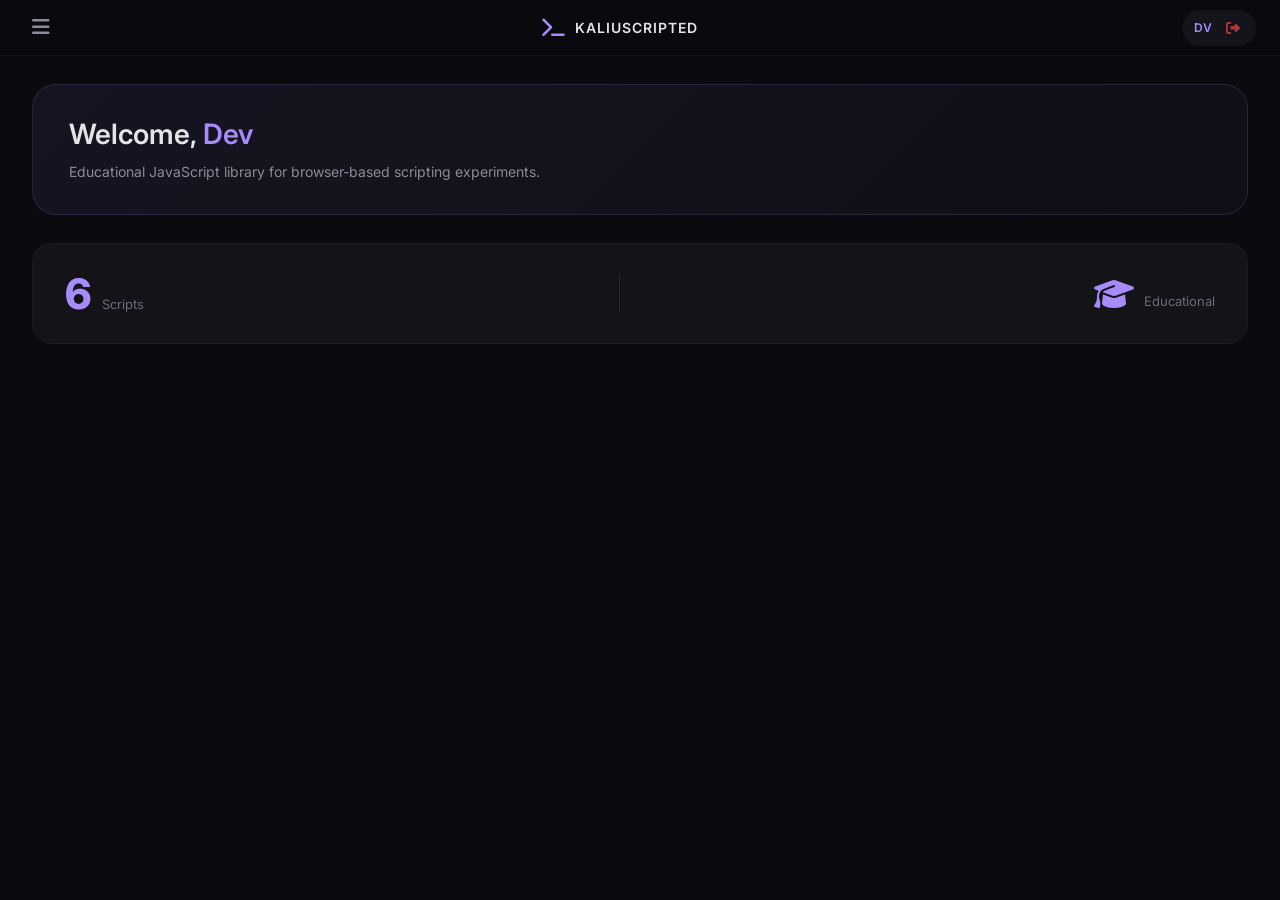
==== commit 0908069e: "Update home.html" ====
--- a/home.html
+++ b/home.html
@@ -30,7 +30,7 @@
         </div>
     </header>
 
-    <!-- Sidebar TABS Melhorada -->
+    <!-- Sidebar TABS -->
     <aside id="sidebar" class="sidebar">
         <div class="sidebar-header">
             <div class="sidebar-logo">
--- a/style.css
+++ b/style.css
@@ -24,7 +24,29 @@
     height: 100%;
     z-index: 0;
     pointer-events: none;
-    opacity: 0.3;
+    opacity: 0.25;
+}
+
+/* ========== ANIMAÇÕES ========== */
+@keyframes fadeIn {
+    from { opacity: 0; transform: translateY(10px); }
+    to { opacity: 1; transform: translateY(0); }
+}
+@keyframes slideInRight {
+    from { opacity: 0; transform: translateX(50px); }
+    to { opacity: 1; transform: translateX(0); }
+}
+@keyframes slideOutRight {
+    from { opacity: 1; transform: translateX(0); }
+    to { opacity: 0; transform: translateX(100px); }
+}
+@keyframes progress {
+    from { width: 100%; }
+    to { width: 0%; }
+}
+
+.fade-in {
+    animation: fadeIn 0.4s ease-out;
 }
 
 /* ========== LOGIN SCREEN ========== */
@@ -39,24 +61,25 @@
     align-items: center;
     justify-content: center;
     z-index: 2000;
+    animation: fadeIn 0.5s ease;
 }
 
 .login-container {
     background: rgba(20, 20, 28, 0.95);
     backdrop-filter: blur(10px);
-    border-radius: 24px;
+    border-radius: 28px;
     padding: 40px 36px;
     width: 380px;
-    border: 1px solid rgba(100, 100, 120, 0.2);
-    box-shadow: 0 20px 40px rgba(0, 0, 0, 0.4);
-    animation: fadeInUp 0.5s ease;
+    border: 1px solid rgba(100, 100, 120, 0.15);
+    box-shadow: 0 25px 50px -12px rgba(0, 0, 0, 0.5);
+    animation: slideInRight 0.5s ease;
 }
 
 .login-icon {
     width: 64px;
     height: 64px;
-    background: linear-gradient(135deg, #3b3b4f, #2a2a3a);
-    border-radius: 18px;
+    background: linear-gradient(135deg, #2a2a35, #1a1a25);
+    border-radius: 20px;
     display: flex;
     align-items: center;
     justify-content: center;
@@ -91,7 +114,7 @@
     align-items: center;
     background: rgba(15, 15, 20, 0.8);
     border: 1px solid rgba(100, 100, 120, 0.2);
-    border-radius: 12px;
+    border-radius: 14px;
     padding: 0 16px;
     margin-bottom: 14px;
     transition: all 0.2s;
@@ -124,9 +147,9 @@
 
 .login-container button[type="submit"] {
     width: 100%;
-    background: linear-gradient(135deg, #3b3b4f, #2a2a3a);
+    background: linear-gradient(135deg, #2a2a35, #1a1a25);
     border: 1px solid rgba(167, 139, 250, 0.3);
-    border-radius: 12px;
+    border-radius: 14px;
     padding: 12px;
     color: #e4e4e7;
     font-weight: 600;
@@ -141,9 +164,9 @@
 }
 
 .login-container button[type="submit"]:hover {
-    background: linear-gradient(135deg, #4a4a60, #3a3a4a);
+    background: linear-gradient(135deg, #353540, #252530);
     border-color: #a78bfa;
-    transform: translateY(-1px);
+    transform: translateY(-2px);
 }
 
 .social-links {
@@ -159,7 +182,7 @@
     width: 40px;
     height: 40px;
     background: rgba(25, 25, 32, 0.8);
-    border-radius: 10px;
+    border-radius: 12px;
     display: flex;
     align-items: center;
     justify-content: center;
@@ -175,27 +198,21 @@
     transform: translateY(-2px);
 }
 
-/* ========== HEADER ========== */
+/* ========== HEADER MINIMAL ========== */
 .main-header {
     position: fixed;
     top: 0;
     left: 0;
     right: 0;
     height: 56px;
-    background: rgba(18, 18, 24, 0.95);
+    background: rgba(10, 10, 15, 0.95);
     backdrop-filter: blur(10px);
-    border-bottom: 1px solid rgba(100, 100, 120, 0.15);
+    border-bottom: 1px solid rgba(100, 100, 120, 0.1);
     display: flex;
     align-items: center;
     justify-content: space-between;
     padding: 0 24px;
     z-index: 100;
-}
-
-.header-left {
-    display: flex;
-    align-items: center;
-    gap: 16px;
 }
 
 .menu-btn {
@@ -205,64 +222,79 @@
     font-size: 20px;
     cursor: pointer;
     padding: 8px;
+    border-radius: 10px;
+    transition: all 0.2s;
+}
+
+.menu-btn:hover {
+    background: rgba(167, 139, 250, 0.1);
+    color: #a78bfa;
+}
+
+.logo {
+    display: flex;
+    align-items: center;
+    gap: 10px;
+}
+
+.logo i {
+    color: #a78bfa;
+    font-size: 20px;
+}
+
+.logo span {
+    font-weight: 600;
+    font-size: 14px;
+    letter-spacing: 1px;
+}
+
+.header-right {
+    display: flex;
+    align-items: center;
+}
+
+.user-badge-mini {
+    display: flex;
+    align-items: center;
+    gap: 8px;
+    background: rgba(28, 28, 35, 0.6);
+    padding: 6px 10px 6px 12px;
+    border-radius: 30px;
+}
+
+.user-badge-mini span {
+    font-weight: 600;
+    font-size: 12px;
+    color: #a78bfa;
+}
+
+.logout-icon-mini {
+    background: none;
+    border: none;
+    color: #ef4444;
+    cursor: pointer;
+    font-size: 14px;
+    padding: 4px 6px;
     border-radius: 8px;
     transition: all 0.2s;
-}
-
-.menu-btn:hover {
-    background: rgba(167, 139, 250, 0.1);
-    color: #a78bfa;
-}
-
-.logo {
-    display: flex;
-    align-items: center;
-    gap: 8px;
-}
-
-.logo i {
-    color: #a78bfa;
-    font-size: 20px;
-}
-
-.logo span {
-    font-weight: 700;
-    font-size: 14px;
-    letter-spacing: 1px;
-}
-
-.user-info-header {
-    display: flex;
-    align-items: center;
-    gap: 12px;
-    background: rgba(28, 28, 35, 0.7);
-    padding: 6px 12px 6px 8px;
-    border-radius: 30px;
-}
-
-.user-avatar {
-    width: 32px;
-    height: 32px;
-    background: linear-gradient(135deg, #3b3b4f, #2a2a3a);
-    border-radius: 10px;
-    display: flex;
-    align-items: center;
-    justify-content: center;
-    font-weight: 700;
-    font-size: 12px;
-    color: #a78bfa;
-}
-
-/* ========== SIDEBAR ========== */
+    opacity: 0.7;
+}
+
+.logout-icon-mini:hover {
+    opacity: 1;
+    background: rgba(239, 68, 68, 0.15);
+}
+
+/* ========== SIDEBAR TABS MELHORADA ========== */
 .sidebar {
     position: fixed;
     top: 56px;
     left: -280px;
     width: 280px;
     height: calc(100% - 56px);
-    background: rgba(18, 18, 24, 0.98);
+    background: rgba(12, 12, 18, 0.98);
     backdrop-filter: blur(10px);
-    border-right: 1px solid rgba(100, 100, 120, 0.15);
+    border-right: 1px solid rgba(100, 100, 120, 0.1);
     transition: left 0.3s cubic-bezier(0.4, 0, 0.2, 1);
     z-index: 99;
     display: flex;
@@ -274,7 +306,7 @@
 }
 
 .sidebar-header {
-    padding: 20px;
+    padding: 20px 24px;
     display: flex;
     justify-content: space-between;
     align-items: center;
@@ -284,120 +316,102 @@
 .sidebar-logo {
     display: flex;
     align-items: center;
-    gap: 8px;
+    gap: 10px;
     color: #a78bfa;
     font-size: 12px;
     letter-spacing: 2px;
+    font-weight: 600;
 }
 
 .close-sidebar {
     background: none;
     border: none;
-    color: #8b8b9a;
+    color: #6b6b7a;
     font-size: 24px;
     cursor: pointer;
-}
-
-/* User Viewer na Sidebar */
-.sidebar-user-viewer {
-    display: flex;
-    align-items: center;
-    gap: 12px;
-    padding: 20px;
+    transition: all 0.2s;
+}
+
+.close-sidebar:hover {
+    color: #a78bfa;
+}
+
+.sidebar-nav {
+    flex: 1;
+    padding: 20px 16px;
+    display: flex;
+    flex-direction: column;
+    gap: 6px;
+}
+
+.nav-item {
+    display: flex;
+    align-items: center;
+    gap: 14px;
+    padding: 12px 16px;
+    color: #8b8b9a;
+    text-decoration: none;
+    border-radius: 12px;
+    transition: all 0.2s;
+    font-size: 14px;
+    font-weight: 500;
+}
+
+.nav-item i {
+    width: 22px;
+    font-size: 16px;
+}
+
+.nav-item:hover {
+    background: rgba(167, 139, 250, 0.1);
+    color: #e4e4e7;
+}
+
+.nav-item.active {
+    background: linear-gradient(135deg, rgba(167, 139, 250, 0.15), rgba(100, 100, 120, 0.1));
+    color: #a78bfa;
+}
+
+/* User Viewer no final da sidebar */
+.sidebar-user-footer {
+    margin: 20px;
+    padding: 16px;
     background: rgba(167, 139, 250, 0.08);
-    border-bottom: 1px solid rgba(100, 100, 120, 0.1);
-    margin-bottom: 16px;
-}
-
-.sidebar-avatar {
-    width: 48px;
-    height: 48px;
-    background: linear-gradient(135deg, #3b3b4f, #2a2a3a);
+    border-radius: 16px;
+    display: flex;
+    align-items: center;
+    gap: 14px;
+    border: 1px solid rgba(167, 139, 250, 0.1);
+}
+
+.user-avatar-footer {
+    width: 44px;
+    height: 44px;
+    background: linear-gradient(135deg, #2a2a35, #1a1a25);
     border-radius: 14px;
     display: flex;
     align-items: center;
     justify-content: center;
     font-weight: 700;
-    font-size: 18px;
-    color: #a78bfa;
-}
-
-.sidebar-user-info {
+    font-size: 16px;
+    color: #a78bfa;
+}
+
+.user-info-footer {
     flex: 1;
 }
 
-.sidebar-username {
+.user-name-footer {
     display: block;
     font-weight: 600;
     font-size: 14px;
     color: #e4e4e7;
-}
-
-.sidebar-userstatus {
+    margin-bottom: 2px;
+}
+
+.user-status-footer {
     font-size: 11px;
     color: #4ade80;
-}
-
-.sidebar-nav {
-    flex: 1;
-    padding: 0 16px;
-    display: flex;
-    flex-direction: column;
-    gap: 4px;
-}
-
-.nav-item {
-    display: flex;
-    align-items: center;
-    gap: 12px;
-    padding: 12px 16px;
-    color: #8b8b9a;
-    text-decoration: none;
-    border-radius: 10px;
-    transition: all 0.2s;
-    font-size: 13px;
-    font-weight: 500;
-}
-
-.nav-item i {
-    width: 20px;
-}
-
-.nav-item:hover {
-    background: rgba(167, 139, 250, 0.1);
-    color: #e4e4e7;
-}
-
-.nav-item.active {
-    background: linear-gradient(135deg, rgba(59, 59, 79, 0.8), rgba(42, 42, 58, 0.8));
-    color: #a78bfa;
-}
-
-.sidebar-footer {
-    padding: 20px;
-    border-top: 1px solid rgba(100, 100, 120, 0.1);
-}
-
-.logout-sidebar-btn {
-    width: 100%;
-    background: rgba(239, 68, 68, 0.15);
-    border: 1px solid rgba(239, 68, 68, 0.3);
-    padding: 10px;
-    border-radius: 10px;
-    color: #ef4444;
-    cursor: pointer;
-    display: flex;
-    align-items: center;
-    justify-content: center;
-    gap: 8px;
-    font-size: 13px;
-    font-weight: 500;
-    transition: all 0.2s;
-}
-
-.logout-sidebar-btn:hover {
-    background: rgba(239, 68, 68, 0.25);
-    transform: translateY(-1px);
 }
 
 .overlay {
@@ -425,7 +439,7 @@
     left: 0;
     right: 0;
     bottom: 0;
-    padding: 24px 28px;
+    padding: 28px 32px;
     overflow-y: auto;
     transition: left 0.3s;
 }
@@ -436,264 +450,255 @@
 
 .page {
     display: block;
-    height: 100%;
-}
-
-/* Home Page */
-.welcome-box {
-    background: linear-gradient(135deg, rgba(167, 139, 250, 0.1), rgba(59, 59, 79, 0.2));
+}
+
+/* Home Page - Clean */
+.welcome-card {
+    background: linear-gradient(135deg, rgba(167, 139, 250, 0.08), rgba(59, 59, 79, 0.12));
+    border-radius: 24px;
+    padding: 32px 36px;
+    margin-bottom: 28px;
+    border: 1px solid rgba(167, 139, 250, 0.15);
+}
+
+.welcome-card h1 {
+    font-size: 28px;
+    margin-bottom: 10px;
+    font-weight: 600;
+}
+
+.welcome-card h1 span {
+    color: #a78bfa;
+}
+
+.welcome-card p {
+    color: #8b8b9a;
+    font-size: 14px;
+    line-height: 1.5;
+}
+
+.stats-card {
+    background: rgba(28, 28, 35, 0.5);
     border-radius: 20px;
-    padding: 28px 32px;
-    margin-bottom: 28px;
-    border: 1px solid rgba(167, 139, 250, 0.2);
-}
-
-.welcome-box h1 {
-    font-size: 28px;
-    margin-bottom: 12px;
-}
-
-.welcome-box h1 span {
-    color: #a78bfa;
-}
-
-.welcome-box p {
-    color: #8b8b9a;
-    line-height: 1.5;
-    font-size: 14px;
-}
-
-.stats-box {
-    background: rgba(28, 28, 35, 0.6);
-    border-radius: 20px;
-    padding: 24px;
+    padding: 24px 32px;
     display: flex;
     align-items: center;
     justify-content: space-between;
     border: 1px solid rgba(100, 100, 120, 0.1);
-    margin-bottom: 28px;
-}
-
-.stat-number h2 {
-    font-size: 48px;
-    color: #a78bfa;
+}
+
+.stat-item {
+    display: flex;
+    align-items: baseline;
+    gap: 10px;
+}
+
+.stat-item h2 {
+    font-size: 42px;
     font-weight: 800;
-}
-
-.stat-number span {
-    font-size: 12px;
+    color: #a78bfa;
+}
+
+.stat-item span {
+    font-size: 13px;
     color: #6b6b7a;
 }
 
-.stat-info {
-    display: flex;
-    align-items: center;
-    gap: 12px;
-    color: #6b6b7a;
-    font-size: 13px;
-}
-
-.stat-info i {
+.stat-item i {
     font-size: 32px;
     color: #a78bfa;
 }
 
-.featured-scripts h3 {
-    font-size: 16px;
-    margin-bottom: 16px;
-    display: flex;
-    align-items: center;
-    gap: 8px;
-}
-
-.active-scripts-list {
-    display: flex;
-    gap: 12px;
-    flex-wrap: wrap;
-}
-
-.active-badge {
-    background: rgba(74, 222, 128, 0.15);
-    border: 1px solid rgba(74, 222, 128, 0.3);
-    padding: 8px 16px;
-    border-radius: 30px;
-    font-size: 13px;
-    display: flex;
-    align-items: center;
-    gap: 8px;
-}
-
-.active-badge i {
-    color: #4ade80;
-    font-size: 12px;
-}
-
-/* ========== SCRIPTS STORE PAGE ========== */
-.store-header {
-    margin-bottom: 28px;
-}
-
-.store-header h2 {
+.stat-divider {
+    width: 1px;
+    height: 40px;
+    background: rgba(100, 100, 120, 0.2);
+}
+
+/* Library Page */
+.library-header {
+    margin-bottom: 32px;
+}
+
+.library-header h2 {
     font-size: 24px;
+    font-weight: 600;
     margin-bottom: 8px;
 }
 
-.store-header p {
+.library-header h2 i {
+    color: #a78bfa;
+    margin-right: 10px;
+}
+
+.library-header p {
     color: #8b8b9a;
     font-size: 14px;
 }
 
-.scripts-store-grid {
-    display: grid;
-    grid-template-columns: repeat(auto-fill, minmax(340px, 1fr));
-    gap: 24px;
-}
-
-.script-store-card {
+/* Scripts Grid */
+.scripts-grid {
+    display: flex;
+    flex-direction: column;
+    gap: 20px;
+}
+
+/* Script Card Item - Design Limpo */
+.script-card-item {
+    background: rgba(22, 22, 28, 0.7);
+    border-radius: 20px;
+    display: flex;
+    overflow: hidden;
+    border: 1px solid rgba(100, 100, 120, 0.1);
+    transition: all 0.3s;
+    animation: fadeIn 0.4s ease-out;
+}
+
+.script-card-item:hover {
+    transform: translateY(-2px);
+    border-color: rgba(167, 139, 250, 0.3);
     background: rgba(28, 28, 35, 0.8);
-    border-radius: 20px;
-    overflow: hidden;
-    transition: all 0.3s;
-    border: 1px solid rgba(100, 100, 120, 0.1);
-}
-
-.script-store-card:hover {
-    transform: translateY(-4px);
-    border-color: rgba(167, 139, 250, 0.3);
-}
-
-.script-store-card.active {
+}
+
+.script-card-item.active {
     border-left: 3px solid #4ade80;
 }
 
-.script-store-card.inactive {
-    opacity: 0.7;
-}
-
-.card-image {
+.script-card-item.inactive {
+    opacity: 0.6;
+}
+
+/* Imagem/Icone lado esquerdo */
+.card-image-area {
+    width: 140px;
+    background: linear-gradient(135deg, #1a1a25, #12121a);
+    display: flex;
+    flex-direction: column;
+    align-items: center;
+    justify-content: center;
     position: relative;
-    height: 140px;
-    background: linear-gradient(135deg, #1a1a2e, #16213e);
-    display: flex;
-    align-items: center;
-    justify-content: center;
-}
-
-.card-image i {
-    font-size: 56px;
-    color: #a78bfa;
-}
-
-.status-badge {
+    margin: 16px;
+    border-radius: 16px;
+}
+
+.card-image-area i {
+    font-size: 52px;
+    color: #a78bfa;
+}
+
+.status-chip {
     position: absolute;
-    top: 12px;
-    right: 12px;
+    bottom: 12px;
     padding: 4px 10px;
     border-radius: 20px;
-    font-size: 11px;
+    font-size: 10px;
     font-weight: 600;
     display: flex;
     align-items: center;
-    gap: 6px;
-}
-
-.active-status {
-    background: rgba(74, 222, 128, 0.2);
+    gap: 5px;
+}
+
+.active-chip {
+    background: rgba(74, 222, 128, 0.15);
     color: #4ade80;
     border: 1px solid rgba(74, 222, 128, 0.3);
 }
 
-.inactive-status {
-    background: rgba(107, 114, 128, 0.2);
+.inactive-chip {
+    background: rgba(107, 114, 128, 0.15);
     color: #9ca3af;
     border: 1px solid rgba(107, 114, 128, 0.3);
 }
 
-.active-status i, .inactive-status i {
-    font-size: 8px;
-}
-
-.card-content {
-    padding: 20px;
-}
-
-.card-content h3 {
+.active-chip i, .inactive-chip i {
+    font-size: 6px;
+    color: inherit;
+}
+
+/* Informações lado direito */
+.card-info-area {
+    flex: 1;
+    padding: 20px 20px 20px 0;
+    display: flex;
+    flex-direction: column;
+    gap: 8px;
+}
+
+.card-info-area h3 {
     font-size: 18px;
-    margin-bottom: 8px;
-}
-
-.card-content p {
+    font-weight: 600;
+}
+
+.card-info-area p {
     font-size: 13px;
+    color: #9ca3af;
+    line-height: 1.5;
+}
+
+.card-meta {
+    display: flex;
+    gap: 12px;
+    margin-top: 4px;
+}
+
+.version {
+    font-size: 10px;
+    background: rgba(100, 100, 120, 0.15);
+    padding: 3px 10px;
+    border-radius: 20px;
+    color: #a78bfa;
+}
+
+.category {
+    font-size: 10px;
+    background: rgba(167, 139, 250, 0.1);
+    padding: 3px 10px;
+    border-radius: 20px;
     color: #8b8b9a;
-    line-height: 1.5;
-    margin-bottom: 16px;
-}
-
-.card-meta {
+}
+
+.card-buttons {
     display: flex;
     gap: 12px;
-    margin-bottom: 20px;
-}
-
-.version {
-    font-size: 11px;
-    background: rgba(100, 100, 120, 0.2);
-    padding: 2px 8px;
-    border-radius: 12px;
-    color: #a78bfa;
-}
-
-.category {
-    font-size: 11px;
-    background: rgba(167, 139, 250, 0.1);
-    padding: 2px 8px;
-    border-radius: 12px;
-    color: #8b8b9a;
-}
-
-.card-actions {
-    display: flex;
-    gap: 12px;
-}
-
-.install-card, .copy-card {
-    flex: 1;
-    padding: 10px;
+    margin-top: 8px;
+}
+
+.btn-install, .btn-copy {
+    padding: 8px 18px;
     border-radius: 10px;
     font-size: 12px;
-    font-weight: 600;
+    font-weight: 500;
     cursor: pointer;
-    display: flex;
-    align-items: center;
-    justify-content: center;
+    display: inline-flex;
+    align-items: center;
     gap: 8px;
     transition: all 0.2s;
     border: none;
 }
 
-.install-card {
-    background: rgba(74, 222, 128, 0.15);
+.btn-install {
+    background: rgba(74, 222, 128, 0.12);
     color: #4ade80;
-    border: 1px solid rgba(74, 222, 128, 0.3);
-}
-
-.install-card:hover:not(.disabled) {
-    background: rgba(74, 222, 128, 0.25);
-    transform: translateY(-2px);
-}
-
-.copy-card {
-    background: rgba(167, 139, 250, 0.15);
-    color: #a78bfa;
-    border: 1px solid rgba(167, 139, 250, 0.3);
-}
-
-.copy-card:hover:not(.disabled) {
-    background: rgba(167, 139, 250, 0.25);
-    transform: translateY(-2px);
-}
-
-.install-card.disabled, .copy-card.disabled {
+    border: 1px solid rgba(74, 222, 128, 0.25);
+}
+
+.btn-install:hover:not(.disabled) {
+    background: rgba(74, 222, 128, 0.2);
+    transform: translateY(-1px);
+}
+
+.btn-copy {
+    background: rgba(167, 139, 250, 0.12);
+    color: #a78bfa;
+    border: 1px solid rgba(167, 139, 250, 0.25);
+}
+
+.btn-copy:hover:not(.disabled) {
+    background: rgba(167, 139, 250, 0.2);
+    transform: translateY(-1px);
+}
+
+.btn-install.disabled, .btn-copy.disabled {
     opacity: 0.5;
     cursor: not-allowed;
 }
@@ -701,7 +706,7 @@
 /* Notifications */
 .notification-container {
     position: fixed;
-    top: 20px;
+    top: 70px;
     right: 20px;
     z-index: 1000;
     display: flex;
@@ -710,46 +715,49 @@
 }
 
 .notification {
-    min-width: 280px;
+    min-width: 300px;
     max-width: 380px;
-    background: rgba(28, 28, 35, 0.95);
+    background: rgba(20, 20, 28, 0.98);
     backdrop-filter: blur(12px);
-    border-radius: 14px;
+    border-radius: 16px;
     overflow: hidden;
     animation: slideInRight 0.3s cubic-bezier(0.68, -0.55, 0.265, 1.55);
-    box-shadow: 0 8px 20px rgba(0, 0, 0, 0.3);
-}
-
-.notification.success { border-left: 4px solid #4ade80; }
-.notification.error { border-left: 4px solid #ef4444; }
-.notification.info { border-left: 4px solid #a78bfa; }
+    box-shadow: 0 8px 25px rgba(0, 0, 0, 0.3);
+    border: 1px solid rgba(100, 100, 120, 0.2);
+}
+
+.notification.success { border-left: 3px solid #4ade80; }
+.notification.error { border-left: 3px solid #ef4444; }
+.notification.info { border-left: 3px solid #a78bfa; }
 
 .notification-header {
-    padding: 12px 16px 8px 16px;
-    display: flex;
-    align-items: center;
-    gap: 10px;
-}
-
-.notification-header i { font-size: 20px; }
+    padding: 14px 16px 10px 16px;
+    display: flex;
+    align-items: center;
+    gap: 12px;
+}
+
+.notification-header i { font-size: 18px; }
 .notification.success .notification-header i { color: #4ade80; }
 .notification.error .notification-header i { color: #ef4444; }
 .notification.info .notification-header i { color: #a78bfa; }
 
-.notification-title { flex: 1; font-weight: 600; font-size: 14px; }
+.notification-title { flex: 1; font-weight: 600; font-size: 13px; }
 .notification-close {
     background: none;
     border: none;
-    color: #8b8b9a;
+    color: #6b6b7a;
     cursor: pointer;
     font-size: 18px;
-}
+    transition: all 0.2s;
+}
+.notification-close:hover { color: #e4e4e7; }
 .notification-message {
     padding: 0 16px 14px 46px;
     font-size: 12px;
-    color: #b0b0c0;
-}
-.notification-progress { height: 3px; background: rgba(255,255,255,0.1); }
+    color: #9ca3af;
+}
+.notification-progress { height: 2px; background: rgba(255,255,255,0.08); }
 .notification-progress-bar {
     height: 100%;
     width: 100%;
@@ -762,7 +770,7 @@
 /* Drag Guide */
 .drag-guide {
     position: fixed;
-    bottom: 20px;
+    bottom: 24px;
     left: 50%;
     transform: translateX(-50%);
     background: rgba(0, 0, 0, 0.9);
@@ -770,34 +778,28 @@
     padding: 12px 24px;
     border-radius: 40px;
     z-index: 1000;
-    animation: fadeInUp 0.3s ease;
+    animation: fadeIn 0.3s ease;
     border: 1px solid rgba(167, 139, 250, 0.3);
 }
 
 .drag-content {
     display: flex;
     align-items: center;
-    gap: 10px;
+    gap: 12px;
     color: #a78bfa;
     font-size: 13px;
 }
 
-/* Animations */
-@keyframes fadeInUp {
-    from { opacity: 0; transform: translateY(20px); }
-    to { opacity: 1; transform: translateY(0); }
-}
-@keyframes slideInRight {
-    from { opacity: 0; transform: translateX(100px); }
-    to { opacity: 1; transform: translateX(0); }
-}
-@keyframes slideOutRight {
-    from { opacity: 1; transform: translateX(0); }
-    to { opacity: 0; transform: translateX(100px); }
-}
-@keyframes progress {
-    from { width: 100%; }
-    to { width: 0%; }
+/* Scrollbar */
+.main-content::-webkit-scrollbar {
+    width: 5px;
+}
+.main-content::-webkit-scrollbar-track {
+    background: transparent;
+}
+.main-content::-webkit-scrollbar-thumb {
+    background: #3b3b4f;
+    border-radius: 10px;
 }
 
 /* Responsive */
@@ -810,26 +812,51 @@
         left: 0;
     }
     
-    .welcome-box {
-        padding: 20px;
-    }
-    
-    .welcome-box h1 {
+    .welcome-card {
+        padding: 20px 24px;
+    }
+    
+    .welcome-card h1 {
         font-size: 22px;
     }
     
-    .stats-box {
+    .stats-card {
         flex-direction: column;
         gap: 16px;
         text-align: center;
     }
     
-    .scripts-store-grid {
-        grid-template-columns: 1fr;
-        gap: 16px;
-    }
-    
-    .card-actions {
+    .stat-divider {
+        width: 80%;
+        height: 1px;
+    }
+    
+    .script-card-item {
+        flex-direction: column;
+    }
+    
+    .card-image-area {
+        width: auto;
+        margin: 16px;
+        padding: 20px;
+        flex-direction: row;
+        justify-content: space-between;
+    }
+    
+    .card-image-area i {
+        font-size: 40px;
+    }
+    
+    .status-chip {
+        position: relative;
+        bottom: auto;
+    }
+    
+    .card-info-area {
+        padding: 0 20px 20px 20px;
+    }
+    
+    .card-buttons {
         flex-direction: column;
     }
     
@@ -838,16 +865,16 @@
         max-width: 340px;
         padding: 30px 24px;
     }
-}
-
-/* Scrollbar */
-.main-content::-webkit-scrollbar {
-    width: 6px;
-}
-.main-content::-webkit-scrollbar-track {
-    background: #1a1a1a;
-}
-.main-content::-webkit-scrollbar-thumb {
-    background: #3b3b4f;
-    border-radius: 4px;
-}
+    
+    .notification-container {
+        top: 60px;
+        right: 12px;
+        left: 12px;
+    }
+    
+    .notification {
+        min-width: auto;
+        width: calc(100% - 24px);
+        max-width: none;
+    }
+}
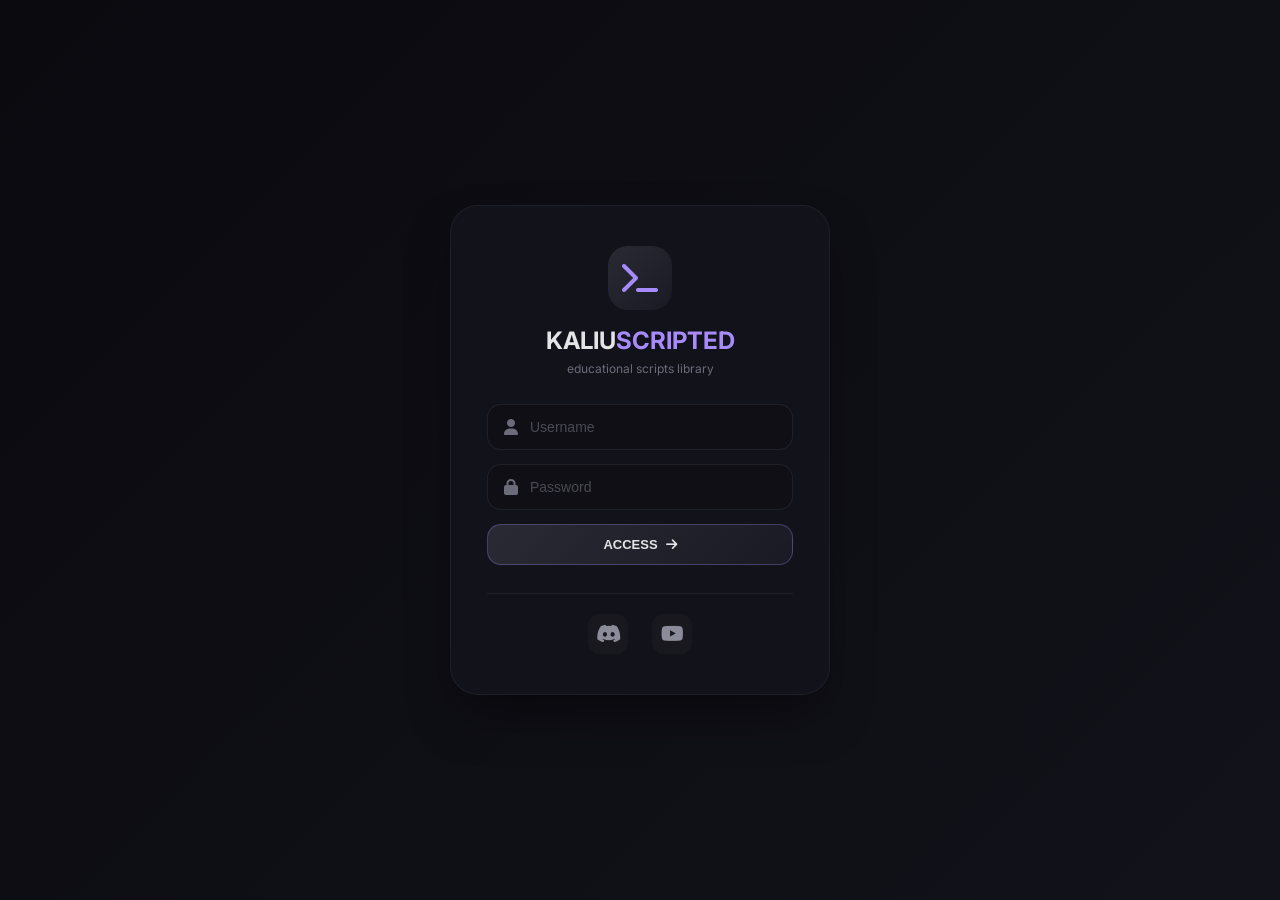
==== commit a80262cf: "Update home.html" ====
--- a/home.html
+++ b/home.html
@@ -2,91 +2,25 @@
 <html lang="en">
 <head>
     <meta charset="UTF-8">
-    <meta name="viewport" content="width=device-width, initial-scale=1.0, user-scalable=no">
-    <title>Kaliuscripted | Home</title>
-    <link rel="stylesheet" href="style.css">
-    <link rel="stylesheet" href="https://cdnjs.cloudflare.com/ajax/libs/font-awesome/6.5.1/css/all.min.css">
+    <meta name="viewport" content="width=device-width, initial-scale=1.0">
+    <title>Kaliuscripted</title>
+    <style>
+        body {
+            margin: 0;
+            height: 100vh;
+            display: flex;
+            align-items: center;
+            justify-content: center;
+            background: #0a0a0f;
+            color: #a78bfa;
+            font-family: monospace;
+        }
+    </style>
+    <script>
+        window.location.href = 'login.html';
+    </script>
 </head>
 <body>
-
-    <canvas id="particlesCanvas"></canvas>
-
-    <!-- Header Minimal -->
-    <header class="main-header">
-        <button id="menuToggle" class="menu-btn">
-            <i class="fas fa-bars"></i>
-        </button>
-        <div class="logo">
-            <i class="fas fa-terminal"></i>
-            <span>KALIUSCRIPTED</span>
-        </div>
-        <div class="header-right">
-            <div class="user-badge-mini">
-                <span id="userInitialsMini">DV</span>
-                <button id="logoutMiniBtn" class="logout-icon-mini">
-                    <i class="fas fa-sign-out-alt"></i>
-                </button>
-            </div>
-        </div>
-    </header>
-
-    <!-- Sidebar TABS -->
-    <aside id="sidebar" class="sidebar">
-        <div class="sidebar-header">
-            <div class="sidebar-logo">
-                <i class="fas fa-cube"></i>
-                <span>MENU</span>
-            </div>
-            <button id="closeSidebar" class="close-sidebar">&times;</button>
-        </div>
-
-        <nav class="sidebar-nav">
-            <a href="home.html" class="nav-item active">
-                <i class="fas fa-home"></i>
-                <span>Home</span>
-            </a>
-            <a href="library.html" class="nav-item">
-                <i class="fas fa-book-open"></i>
-                <span>Library</span>
-            </a>
-        </nav>
-
-        <!-- User Viewer no final da sidebar -->
-        <div class="sidebar-user-footer">
-            <div class="user-avatar-footer" id="sidebarAvatarFooter">DV</div>
-            <div class="user-info-footer">
-                <span class="user-name-footer" id="sidebarUsernameFooter">Dev</span>
-                <span class="user-status-footer">Online</span>
-            </div>
-        </div>
-    </aside>
-
-    <div id="overlay" class="overlay"></div>
-
-    <!-- Main Content -->
-    <main class="main-content">
-        <div id="homePage" class="page active fade-in">
-            <div class="welcome-card">
-                <h1>Welcome, <span id="welcomeName">Dev</span></h1>
-                <p>Educational JavaScript library for browser-based scripting experiments.</p>
-            </div>
-            
-            <div class="stats-card">
-                <div class="stat-item">
-                    <h2>6</h2>
-                    <span>Scripts</span>
-                </div>
-                <div class="stat-divider"></div>
-                <div class="stat-item">
-                    <i class="fas fa-graduation-cap"></i>
-                    <span>Educational</span>
-                </div>
-            </div>
-        </div>
-    </main>
-
-    <div id="notificationContainer" class="notification-container"></div>
-
-    <script src="script.js"></script>
+    <p>Redirecting to login...</p>
 </body>
 </html>
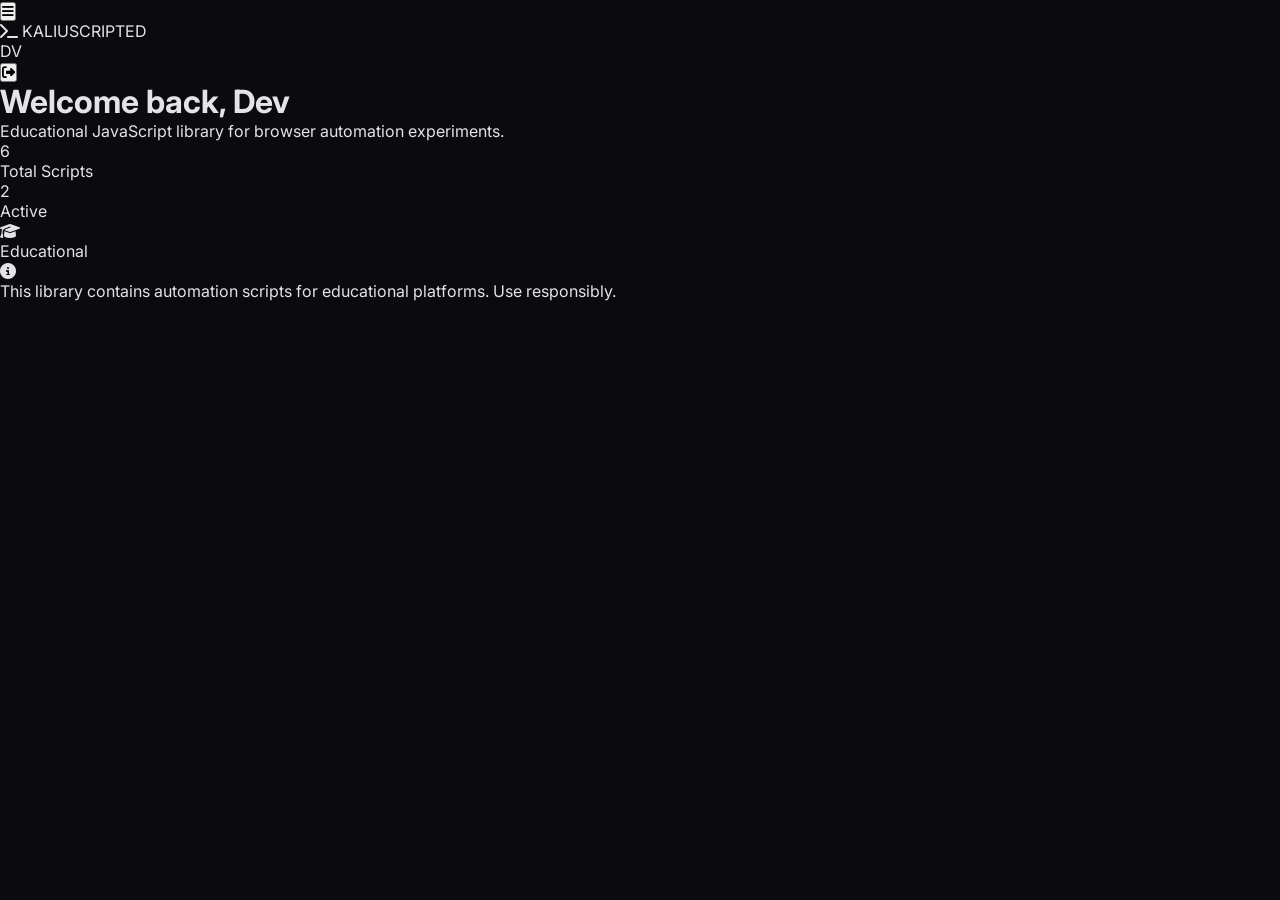
==== commit e9518282: "Update home.html" ====
--- a/home.html
+++ b/home.html
@@ -2,25 +2,92 @@
 <html lang="en">
 <head>
     <meta charset="UTF-8">
-    <meta name="viewport" content="width=device-width, initial-scale=1.0">
-    <title>Kaliuscripted</title>
-    <style>
-        body {
-            margin: 0;
-            height: 100vh;
-            display: flex;
-            align-items: center;
-            justify-content: center;
-            background: #0a0a0f;
-            color: #a78bfa;
-            font-family: monospace;
-        }
-    </style>
-    <script>
-        window.location.href = 'login.html';
-    </script>
+    <meta name="viewport" content="width=device-width, initial-scale=1.0, user-scalable=no">
+    <title>Kaliuscripted | Home</title>
+    <link rel="stylesheet" href="style.css">
+    <link rel="stylesheet" href="https://cdnjs.cloudflare.com/ajax/libs/font-awesome/6.5.1/css/all.min.css">
 </head>
 <body>
-    <p>Redirecting to login...</p>
+
+    <canvas id="particlesCanvas"></canvas>
+
+    <!-- Header -->
+    <div class="app-header">
+        <button id="menuBtn" class="menu-button">
+            <i class="fas fa-bars"></i>
+        </button>
+        <div class="app-logo">
+            <i class="fas fa-terminal"></i>
+            <span>KALIUSCRIPTED</span>
+        </div>
+        <div class="app-user">
+            <div class="user-avatar" id="headerAvatar">DV</div>
+            <button id="logoutHeaderBtn" class="logout-button">
+                <i class="fas fa-sign-out-alt"></i>
+            </button>
+        </div>
+    </div>
+
+    <!-- Sidebar -->
+    <div id="sidebar" class="sidebar">
+        <div class="sidebar-top">
+            <div class="sidebar-brand">
+                <i class="fas fa-cube"></i>
+                <span>MENU</span>
+                <button id="closeSidebarBtn" class="sidebar-close">&times;</button>
+            </div>
+            <nav class="sidebar-nav">
+                <a href="home.html" class="nav-link active">
+                    <i class="fas fa-home"></i>
+                    <span>Home</span>
+                </a>
+                <a href="library.html" class="nav-link">
+                    <i class="fas fa-book"></i>
+                    <span>Library</span>
+                </a>
+            </nav>
+        </div>
+        <div class="sidebar-user">
+            <div class="user-avatar-lg" id="sidebarAvatar">DV</div>
+            <div class="user-details">
+                <span class="user-name" id="sidebarName">Dev</span>
+                <span class="user-status">● Online</span>
+            </div>
+        </div>
+    </div>
+
+    <div id="overlay" class="overlay"></div>
+
+    <!-- Main Content -->
+    <main class="main-container">
+        <div class="welcome-section">
+            <h1>Welcome back, <span id="welcomeUser">Dev</span></h1>
+            <p>Educational JavaScript library for browser automation experiments.</p>
+        </div>
+        
+        <div class="stats-row">
+            <div class="stat-card">
+                <div class="stat-value">6</div>
+                <div class="stat-label">Total Scripts</div>
+            </div>
+            <div class="stat-card">
+                <div class="stat-value">2</div>
+                <div class="stat-label">Active</div>
+            </div>
+            <div class="stat-card">
+                <div class="stat-value"><i class="fas fa-graduation-cap"></i></div>
+                <div class="stat-label">Educational</div>
+            </div>
+        </div>
+
+        <div class="info-box">
+            <i class="fas fa-info-circle"></i>
+            <p>This library contains automation scripts for educational platforms. Use responsibly.</p>
+        </div>
+    </main>
+
+    <div id="toast"></div>
+
+    <script src="script.js"></script>
 </body>
 </html>
--- a/style.css
+++ b/style.css
@@ -0,0 +1,819 @@
+@import url('https://fonts.googleapis.com/css2?family=Inter:wght@300;400;500;600;700;800&display=swap');
+
+* {
+    margin: 0;
+    padding: 0;
+    box-sizing: border-box;
+}
+
+body {
+    font-family: 'Inter', sans-serif;
+    background: #0a0a0f;
+    color: #e4e4e7;
+    height: 100vh;
+    overflow: hidden;
+    position: fixed;
+    width: 100%;
+}
+
+#particlesCanvas {
+    position: fixed;
+    top: 0;
+    left: 0;
+    width: 100%;
+    height: 100%;
+    z-index: 0;
+    pointer-events: none;
+    opacity: 0.25;
+}
+
+/* ANIMAÇÕES */
+@keyframes fadeIn {
+    from { opacity: 0; transform: translateY(10px); }
+    to { opacity: 1; transform: translateY(0); }
+}
+@keyframes slideInRight {
+    from { opacity: 0; transform: translateX(50px); }
+    to { opacity: 1; transform: translateX(0); }
+}
+@keyframes slideOutRight {
+    from { opacity: 1; transform: translateX(0); }
+    to { opacity: 0; transform: translateX(100px); }
+}
+@keyframes progress {
+    from { width: 100%; }
+    to { width: 0%; }
+}
+
+.fade-in {
+    animation: fadeIn 0.4s ease-out;
+}
+
+/* LOGIN SCREEN */
+.login-overlay {
+    position: fixed;
+    top: 0;
+    left: 0;
+    width: 100%;
+    height: 100%;
+    background: linear-gradient(135deg, #0a0a0f 0%, #12121a 100%);
+    display: flex;
+    align-items: center;
+    justify-content: center;
+    z-index: 2000;
+    animation: fadeIn 0.5s ease;
+}
+
+.login-container {
+    background: rgba(20, 20, 28, 0.95);
+    backdrop-filter: blur(10px);
+    border-radius: 28px;
+    padding: 40px 36px;
+    width: 380px;
+    border: 1px solid rgba(100, 100, 120, 0.15);
+    box-shadow: 0 25px 50px -12px rgba(0, 0, 0, 0.5);
+    animation: slideInRight 0.5s ease;
+}
+
+.login-icon {
+    width: 64px;
+    height: 64px;
+    background: linear-gradient(135deg, #2a2a35, #1a1a25);
+    border-radius: 20px;
+    display: flex;
+    align-items: center;
+    justify-content: center;
+    margin: 0 auto 16px;
+}
+
+.login-icon i {
+    font-size: 32px;
+    color: #a78bfa;
+}
+
+.login-container h2 {
+    text-align: center;
+    font-size: 24px;
+    font-weight: 700;
+    margin-bottom: 6px;
+}
+
+.login-container h2 span {
+    color: #a78bfa;
+}
+
+.login-container p {
+    text-align: center;
+    font-size: 12px;
+    color: #6b6b7a;
+    margin-bottom: 28px;
+}
+
+.input-group {
+    display: flex;
+    align-items: center;
+    background: rgba(15, 15, 20, 0.8);
+    border: 1px solid rgba(100, 100, 120, 0.2);
+    border-radius: 14px;
+    padding: 0 16px;
+    margin-bottom: 14px;
+    transition: all 0.2s;
+}
+
+.input-group:focus-within {
+    border-color: #a78bfa;
+    background: rgba(20, 20, 28, 0.9);
+}
+
+.input-group i {
+    color: #6b6b7a;
+    font-size: 16px;
+}
+
+.input-group input {
+    background: none;
+    border: none;
+    padding: 14px 12px;
+    color: #e4e4e7;
+    font-size: 14px;
+    width: 100%;
+    outline: none;
+}
+
+.input-group input::placeholder {
+    color: #4a4a55;
+}
+
+.login-container button[type="submit"] {
+    width: 100%;
+    background: linear-gradient(135deg, #2a2a35, #1a1a25);
+    border: 1px solid rgba(167, 139, 250, 0.3);
+    border-radius: 14px;
+    padding: 12px;
+    color: #e4e4e7;
+    font-weight: 600;
+    font-size: 13px;
+    cursor: pointer;
+    display: flex;
+    align-items: center;
+    justify-content: center;
+    gap: 8px;
+    transition: all 0.2s;
+    margin-top: 8px;
+}
+
+.login-container button[type="submit"]:hover {
+    background: linear-gradient(135deg, #353540, #252530);
+    border-color: #a78bfa;
+    transform: translateY(-2px);
+}
+
+.social-links {
+    display: flex;
+    justify-content: center;
+    gap: 24px;
+    margin-top: 28px;
+    padding-top: 20px;
+    border-top: 1px solid rgba(100, 100, 120, 0.15);
+}
+
+.social-btn {
+    width: 40px;
+    height: 40px;
+    background: rgba(25, 25, 32, 0.8);
+    border-radius: 12px;
+    display: flex;
+    align-items: center;
+    justify-content: center;
+    color: #8b8b9a;
+    font-size: 20px;
+    transition: all 0.2s;
+    text-decoration: none;
+}
+
+.social-btn:hover {
+    background: rgba(167, 139, 250, 0.15);
+    color: #a78bfa;
+    transform: translateY(-2px);
+}
+
+/* HEADER */
+.main-header {
+    position: fixed;
+    top: 0;
+    left: 0;
+    right: 0;
+    height: 56px;
+    background: rgba(10, 10, 15, 0.95);
+    backdrop-filter: blur(10px);
+    border-bottom: 1px solid rgba(100, 100, 120, 0.1);
+    display: flex;
+    align-items: center;
+    justify-content: space-between;
+    padding: 0 24px;
+    z-index: 100;
+}
+
+.menu-btn {
+    background: none;
+    border: none;
+    color: #8b8b9a;
+    font-size: 20px;
+    cursor: pointer;
+    padding: 8px;
+    border-radius: 10px;
+    transition: all 0.2s;
+}
+
+.menu-btn:hover {
+    background: rgba(167, 139, 250, 0.1);
+    color: #a78bfa;
+}
+
+.logo {
+    display: flex;
+    align-items: center;
+    gap: 10px;
+}
+
+.logo i {
+    color: #a78bfa;
+    font-size: 20px;
+}
+
+.logo span {
+    font-weight: 600;
+    font-size: 14px;
+    letter-spacing: 1px;
+}
+
+.user-badge-mini {
+    display: flex;
+    align-items: center;
+    gap: 8px;
+    background: rgba(28, 28, 35, 0.6);
+    padding: 6px 10px 6px 12px;
+    border-radius: 30px;
+}
+
+.user-badge-mini span {
+    font-weight: 600;
+    font-size: 12px;
+    color: #a78bfa;
+}
+
+.logout-icon-mini {
+    background: none;
+    border: none;
+    color: #ef4444;
+    cursor: pointer;
+    font-size: 14px;
+    padding: 4px 6px;
+    border-radius: 8px;
+    transition: all 0.2s;
+    opacity: 0.7;
+}
+
+.logout-icon-mini:hover {
+    opacity: 1;
+    background: rgba(239, 68, 68, 0.15);
+}
+
+/* SIDEBAR */
+.sidebar {
+    position: fixed;
+    top: 56px;
+    left: -280px;
+    width: 280px;
+    height: calc(100% - 56px);
+    background: rgba(12, 12, 18, 0.98);
+    backdrop-filter: blur(10px);
+    border-right: 1px solid rgba(100, 100, 120, 0.1);
+    transition: left 0.3s cubic-bezier(0.4, 0, 0.2, 1);
+    z-index: 99;
+    display: flex;
+    flex-direction: column;
+}
+
+.sidebar.open {
+    left: 0;
+}
+
+.sidebar-header {
+    padding: 20px 24px;
+    display: flex;
+    justify-content: space-between;
+    align-items: center;
+    border-bottom: 1px solid rgba(100, 100, 120, 0.1);
+}
+
+.sidebar-logo {
+    display: flex;
+    align-items: center;
+    gap: 10px;
+    color: #a78bfa;
+    font-size: 12px;
+    letter-spacing: 2px;
+    font-weight: 600;
+}
+
+.close-sidebar {
+    background: none;
+    border: none;
+    color: #6b6b7a;
+    font-size: 24px;
+    cursor: pointer;
+}
+
+.close-sidebar:hover {
+    color: #a78bfa;
+}
+
+.sidebar-nav {
+    flex: 1;
+    padding: 20px 16px;
+    display: flex;
+    flex-direction: column;
+    gap: 6px;
+}
+
+.nav-item {
+    display: flex;
+    align-items: center;
+    gap: 14px;
+    padding: 12px 16px;
+    color: #8b8b9a;
+    text-decoration: none;
+    border-radius: 12px;
+    transition: all 0.2s;
+    font-size: 14px;
+    font-weight: 500;
+}
+
+.nav-item i {
+    width: 22px;
+}
+
+.nav-item:hover {
+    background: rgba(167, 139, 250, 0.1);
+    color: #e4e4e7;
+}
+
+.nav-item.active {
+    background: linear-gradient(135deg, rgba(167, 139, 250, 0.15), rgba(100, 100, 120, 0.1));
+    color: #a78bfa;
+}
+
+.sidebar-user-footer {
+    margin: 20px;
+    padding: 16px;
+    background: rgba(167, 139, 250, 0.08);
+    border-radius: 16px;
+    display: flex;
+    align-items: center;
+    gap: 14px;
+    border: 1px solid rgba(167, 139, 250, 0.1);
+}
+
+.user-avatar-footer {
+    width: 44px;
+    height: 44px;
+    background: linear-gradient(135deg, #2a2a35, #1a1a25);
+    border-radius: 14px;
+    display: flex;
+    align-items: center;
+    justify-content: center;
+    font-weight: 700;
+    font-size: 16px;
+    color: #a78bfa;
+}
+
+.user-name-footer {
+    display: block;
+    font-weight: 600;
+    font-size: 14px;
+    color: #e4e4e7;
+    margin-bottom: 2px;
+}
+
+.user-status-footer {
+    font-size: 11px;
+    color: #4ade80;
+}
+
+.overlay {
+    position: fixed;
+    top: 0;
+    left: 0;
+    width: 100%;
+    height: 100%;
+    background: rgba(0, 0, 0, 0.5);
+    opacity: 0;
+    visibility: hidden;
+    transition: all 0.3s;
+    z-index: 98;
+}
+
+.overlay.active {
+    opacity: 1;
+    visibility: visible;
+}
+
+.main-content {
+    position: fixed;
+    top: 56px;
+    left: 0;
+    right: 0;
+    bottom: 0;
+    padding: 28px 32px;
+    overflow-y: auto;
+    transition: left 0.3s;
+}
+
+.sidebar.open ~ .main-content {
+    left: 280px;
+}
+
+/* HOME */
+.welcome-card {
+    background: linear-gradient(135deg, rgba(167, 139, 250, 0.08), rgba(59, 59, 79, 0.12));
+    border-radius: 24px;
+    padding: 32px 36px;
+    margin-bottom: 28px;
+    border: 1px solid rgba(167, 139, 250, 0.15);
+}
+
+.welcome-card h1 {
+    font-size: 28px;
+    margin-bottom: 10px;
+    font-weight: 600;
+}
+
+.welcome-card h1 span {
+    color: #a78bfa;
+}
+
+.welcome-card p {
+    color: #8b8b9a;
+    font-size: 14px;
+    line-height: 1.5;
+}
+
+.stats-card {
+    background: rgba(28, 28, 35, 0.5);
+    border-radius: 20px;
+    padding: 24px 32px;
+    display: flex;
+    align-items: center;
+    justify-content: space-between;
+    border: 1px solid rgba(100, 100, 120, 0.1);
+}
+
+.stat-item {
+    display: flex;
+    align-items: baseline;
+    gap: 10px;
+}
+
+.stat-item h2 {
+    font-size: 42px;
+    font-weight: 800;
+    color: #a78bfa;
+}
+
+.stat-item span {
+    font-size: 13px;
+    color: #6b6b7a;
+}
+
+.stat-item i {
+    font-size: 32px;
+    color: #a78bfa;
+}
+
+.stat-divider {
+    width: 1px;
+    height: 40px;
+    background: rgba(100, 100, 120, 0.2);
+}
+
+/* LIBRARY */
+.library-header {
+    margin-bottom: 32px;
+}
+
+.library-header h2 {
+    font-size: 24px;
+    font-weight: 600;
+    margin-bottom: 8px;
+}
+
+.library-header h2 i {
+    color: #a78bfa;
+    margin-right: 10px;
+}
+
+.library-header p {
+    color: #8b8b9a;
+    font-size: 14px;
+}
+
+.scripts-grid {
+    display: flex;
+    flex-direction: column;
+    gap: 20px;
+}
+
+.script-card-item {
+    background: rgba(22, 22, 28, 0.7);
+    border-radius: 20px;
+    display: flex;
+    overflow: hidden;
+    border: 1px solid rgba(100, 100, 120, 0.1);
+    transition: all 0.3s;
+}
+
+.script-card-item:hover {
+    transform: translateY(-2px);
+    border-color: rgba(167, 139, 250, 0.3);
+    background: rgba(28, 28, 35, 0.8);
+}
+
+.script-card-item.active {
+    border-left: 3px solid #4ade80;
+}
+
+.script-card-item.inactive {
+    opacity: 0.6;
+}
+
+.card-image-area {
+    width: 140px;
+    background: linear-gradient(135deg, #1a1a25, #12121a);
+    display: flex;
+    flex-direction: column;
+    align-items: center;
+    justify-content: center;
+    position: relative;
+    margin: 16px;
+    border-radius: 16px;
+}
+
+.card-image-area i {
+    font-size: 52px;
+    color: #a78bfa;
+}
+
+.status-chip {
+    position: absolute;
+    bottom: 12px;
+    padding: 4px 10px;
+    border-radius: 20px;
+    font-size: 10px;
+    font-weight: 600;
+    display: flex;
+    align-items: center;
+    gap: 5px;
+}
+
+.active-chip {
+    background: rgba(74, 222, 128, 0.15);
+    color: #4ade80;
+    border: 1px solid rgba(74, 222, 128, 0.3);
+}
+
+.inactive-chip {
+    background: rgba(107, 114, 128, 0.15);
+    color: #9ca3af;
+    border: 1px solid rgba(107, 114, 128, 0.3);
+}
+
+.active-chip i, .inactive-chip i {
+    font-size: 6px;
+    color: inherit;
+}
+
+.card-info-area {
+    flex: 1;
+    padding: 20px 20px 20px 0;
+    display: flex;
+    flex-direction: column;
+    gap: 8px;
+}
+
+.card-info-area h3 {
+    font-size: 18px;
+    font-weight: 600;
+}
+
+.card-info-area p {
+    font-size: 13px;
+    color: #9ca3af;
+    line-height: 1.5;
+}
+
+.card-meta {
+    display: flex;
+    gap: 12px;
+    margin-top: 4px;
+}
+
+.version {
+    font-size: 10px;
+    background: rgba(100, 100, 120, 0.15);
+    padding: 3px 10px;
+    border-radius: 20px;
+    color: #a78bfa;
+}
+
+.category {
+    font-size: 10px;
+    background: rgba(167, 139, 250, 0.1);
+    padding: 3px 10px;
+    border-radius: 20px;
+    color: #8b8b9a;
+}
+
+.card-buttons {
+    display: flex;
+    gap: 12px;
+    margin-top: 8px;
+}
+
+.btn-install, .btn-copy {
+    padding: 8px 18px;
+    border-radius: 10px;
+    font-size: 12px;
+    font-weight: 500;
+    cursor: pointer;
+    display: inline-flex;
+    align-items: center;
+    gap: 8px;
+    transition: all 0.2s;
+    border: none;
+}
+
+.btn-install {
+    background: rgba(74, 222, 128, 0.12);
+    color: #4ade80;
+    border: 1px solid rgba(74, 222, 128, 0.25);
+}
+
+.btn-install:hover:not(.disabled) {
+    background: rgba(74, 222, 128, 0.2);
+    transform: translateY(-1px);
+}
+
+.btn-copy {
+    background: rgba(167, 139, 250, 0.12);
+    color: #a78bfa;
+    border: 1px solid rgba(167, 139, 250, 0.25);
+}
+
+.btn-copy:hover:not(.disabled) {
+    background: rgba(167, 139, 250, 0.2);
+    transform: translateY(-1px);
+}
+
+.btn-install.disabled, .btn-copy.disabled {
+    opacity: 0.5;
+    cursor: not-allowed;
+}
+
+/* NOTIFICATIONS */
+.notification-container {
+    position: fixed;
+    top: 70px;
+    right: 20px;
+    z-index: 1000;
+    display: flex;
+    flex-direction: column;
+    gap: 12px;
+}
+
+.notification {
+    min-width: 300px;
+    max-width: 380px;
+    background: rgba(20, 20, 28, 0.98);
+    backdrop-filter: blur(12px);
+    border-radius: 16px;
+    overflow: hidden;
+    animation: slideInRight 0.3s cubic-bezier(0.68, -0.55, 0.265, 1.55);
+    box-shadow: 0 8px 25px rgba(0, 0, 0, 0.3);
+    border: 1px solid rgba(100, 100, 120, 0.2);
+}
+
+.notification.success { border-left: 3px solid #4ade80; }
+.notification.error { border-left: 3px solid #ef4444; }
+.notification.info { border-left: 3px solid #a78bfa; }
+
+.notification-header {
+    padding: 14px 16px 10px 16px;
+    display: flex;
+    align-items: center;
+    gap: 12px;
+}
+
+.notification-header i { font-size: 18px; }
+.notification.success .notification-header i { color: #4ade80; }
+.notification.error .notification-header i { color: #ef4444; }
+.notification.info .notification-header i { color: #a78bfa; }
+
+.notification-title { flex: 1; font-weight: 600; font-size: 13px; }
+.notification-close {
+    background: none;
+    border: none;
+    color: #6b6b7a;
+    cursor: pointer;
+    font-size: 18px;
+}
+.notification-close:hover { color: #e4e4e7; }
+.notification-message {
+    padding: 0 16px 14px 46px;
+    font-size: 12px;
+    color: #9ca3af;
+}
+.notification-progress { height: 2px; background: rgba(255,255,255,0.08); }
+.notification-progress-bar {
+    height: 100%;
+    width: 100%;
+    animation: progress 2.5s linear forwards;
+}
+.notification.success .notification-progress-bar { background: #4ade80; }
+.notification.error .notification-progress-bar { background: #ef4444; }
+.notification.info .notification-progress-bar { background: #a78bfa; }
+
+/* SCROLLBAR */
+.main-content::-webkit-scrollbar {
+    width: 5px;
+}
+.main-content::-webkit-scrollbar-track {
+    background: transparent;
+}
+.main-content::-webkit-scrollbar-thumb {
+    background: #3b3b4f;
+    border-radius: 10px;
+}
+
+/* RESPONSIVE */
+@media (max-width: 768px) {
+    .main-content {
+        padding: 16px;
+    }
+    .sidebar.open ~ .main-content {
+        left: 0;
+    }
+    .welcome-card {
+        padding: 20px 24px;
+    }
+    .welcome-card h1 {
+        font-size: 22px;
+    }
+    .stats-card {
+        flex-direction: column;
+        gap: 16px;
+        text-align: center;
+    }
+    .stat-divider {
+        width: 80%;
+        height: 1px;
+    }
+    .script-card-item {
+        flex-direction: column;
+    }
+    .card-image-area {
+        width: auto;
+        margin: 16px;
+        padding: 20px;
+        flex-direction: row;
+        justify-content: space-between;
+    }
+    .card-image-area i {
+        font-size: 40px;
+    }
+    .status-chip {
+        position: relative;
+        bottom: auto;
+    }
+    .card-info-area {
+        padding: 0 20px 20px 20px;
+    }
+    .card-buttons {
+        flex-direction: column;
+    }
+    .login-container {
+        width: 90%;
+        max-width: 340px;
+        padding: 30px 24px;
+    }
+    .notification-container {
+        top: 60px;
+        right: 12px;
+        left: 12px;
+    }
+    .notification {
+        min-width: auto;
+        width: calc(100% - 24px);
+        max-width: none;
+    }
+}
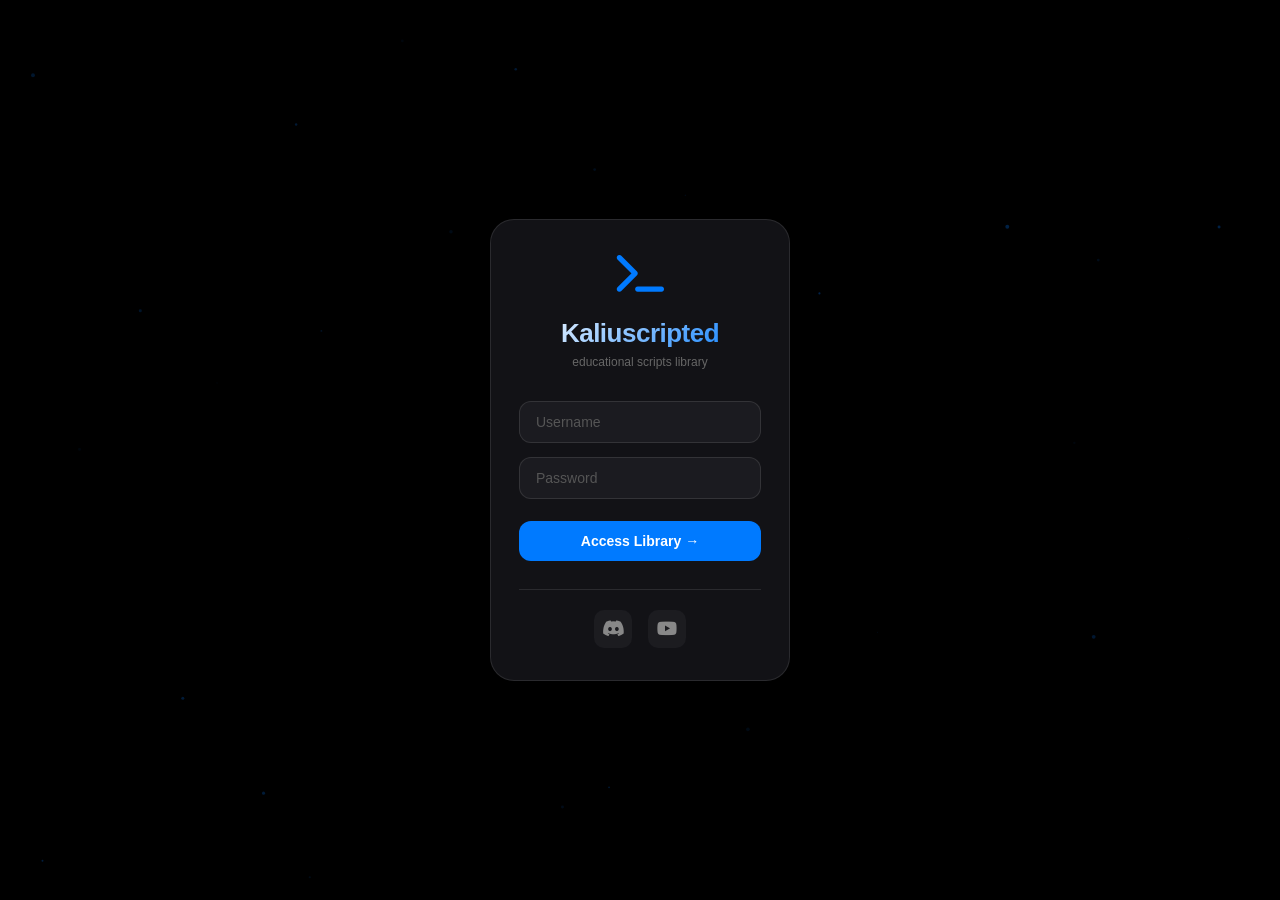
==== commit a757195b: "Update home.html" ====
--- a/home.html
+++ b/home.html
@@ -3,79 +3,407 @@
 <head>
     <meta charset="UTF-8">
     <meta name="viewport" content="width=device-width, initial-scale=1.0, user-scalable=no">
-    <title>Kaliuscripted | Home</title>
-    <link rel="stylesheet" href="style.css">
+    <title>Home | Kaliuscripted</title>
     <link rel="stylesheet" href="https://cdnjs.cloudflare.com/ajax/libs/font-awesome/6.5.1/css/all.min.css">
+    <style>
+        * {
+            margin: 0;
+            padding: 0;
+            box-sizing: border-box;
+        }
+
+        body {
+            font-family: -apple-system, BlinkMacSystemFont, 'Segoe UI', 'Inter', sans-serif;
+            background: #000000;
+            color: #ffffff;
+            height: 100vh;
+            overflow: hidden;
+        }
+
+        /* Particles */
+        #particles {
+            position: fixed;
+            top: 0;
+            left: 0;
+            width: 100%;
+            height: 100%;
+            pointer-events: none;
+            opacity: 0.3;
+        }
+
+        /* Header macOS Style */
+        .header {
+            position: fixed;
+            top: 0;
+            left: 0;
+            right: 0;
+            height: 48px;
+            background: rgba(0, 0, 0, 0.8);
+            backdrop-filter: blur(20px);
+            border-bottom: 0.5px solid rgba(255, 255, 255, 0.1);
+            display: flex;
+            align-items: center;
+            justify-content: space-between;
+            padding: 0 20px;
+            z-index: 100;
+        }
+
+        .menu-btn {
+            background: none;
+            border: none;
+            color: #ffffff;
+            font-size: 18px;
+            cursor: pointer;
+            width: 32px;
+            height: 32px;
+            border-radius: 8px;
+            display: flex;
+            align-items: center;
+            justify-content: center;
+        }
+
+        .menu-btn:hover {
+            background: rgba(255, 255, 255, 0.1);
+        }
+
+        .logo {
+            font-weight: 600;
+            font-size: 14px;
+            letter-spacing: -0.3px;
+        }
+
+        .logo i {
+            color: #007aff;
+            margin-right: 6px;
+        }
+
+        .user-area {
+            display: flex;
+            align-items: center;
+            gap: 12px;
+        }
+
+        .user-avatar {
+            width: 28px;
+            height: 28px;
+            background: linear-gradient(135deg, #2c2c2e, #1c1c1e);
+            border-radius: 8px;
+            display: flex;
+            align-items: center;
+            justify-content: center;
+            font-size: 11px;
+            font-weight: 600;
+            color: #007aff;
+        }
+
+        .logout-icon {
+            background: none;
+            border: none;
+            color: #ff3b30;
+            font-size: 14px;
+            cursor: pointer;
+            opacity: 0.7;
+            padding: 4px;
+            border-radius: 6px;
+        }
+
+        .logout-icon:hover {
+            opacity: 1;
+            background: rgba(255, 59, 48, 0.1);
+        }
+
+        /* Sidebar */
+        .sidebar {
+            position: fixed;
+            top: 48px;
+            left: -260px;
+            width: 260px;
+            height: calc(100% - 48px);
+            background: rgba(0, 0, 0, 0.9);
+            backdrop-filter: blur(20px);
+            border-right: 0.5px solid rgba(255, 255, 255, 0.1);
+            transition: left 0.3s ease;
+            z-index: 99;
+            display: flex;
+            flex-direction: column;
+        }
+
+        .sidebar.open {
+            left: 0;
+        }
+
+        .sidebar-nav {
+            flex: 1;
+            padding: 20px 16px;
+        }
+
+        .nav-link {
+            display: flex;
+            align-items: center;
+            gap: 12px;
+            padding: 10px 14px;
+            color: #888;
+            text-decoration: none;
+            border-radius: 10px;
+            font-size: 14px;
+            margin-bottom: 4px;
+            transition: all 0.2s;
+        }
+
+        .nav-link i {
+            width: 20px;
+            font-size: 16px;
+        }
+
+        .nav-link:hover {
+            background: rgba(255, 255, 255, 0.08);
+            color: #fff;
+        }
+
+        .nav-link.active {
+            background: rgba(0, 122, 255, 0.15);
+            color: #007aff;
+        }
+
+        .sidebar-footer {
+            padding: 20px;
+            border-top: 0.5px solid rgba(255, 255, 255, 0.1);
+            display: flex;
+            align-items: center;
+            gap: 12px;
+        }
+
+        .sidebar-avatar {
+            width: 40px;
+            height: 40px;
+            background: linear-gradient(135deg, #2c2c2e, #1c1c1e);
+            border-radius: 12px;
+            display: flex;
+            align-items: center;
+            justify-content: center;
+            font-weight: 600;
+            font-size: 14px;
+            color: #007aff;
+        }
+
+        .sidebar-user-info {
+            flex: 1;
+        }
+
+        .sidebar-user-name {
+            display: block;
+            font-size: 14px;
+            font-weight: 500;
+        }
+
+        .sidebar-user-status {
+            font-size: 11px;
+            color: #34c759;
+        }
+
+        .overlay {
+            position: fixed;
+            top: 0;
+            left: 0;
+            width: 100%;
+            height: 100%;
+            background: rgba(0, 0, 0, 0.5);
+            opacity: 0;
+            visibility: hidden;
+            transition: all 0.3s;
+            z-index: 98;
+        }
+
+        .overlay.active {
+            opacity: 1;
+            visibility: visible;
+        }
+
+        /* Main Content */
+        .main {
+            position: fixed;
+            top: 48px;
+            left: 0;
+            right: 0;
+            bottom: 0;
+            padding: 32px 40px;
+            overflow-y: auto;
+            transition: left 0.3s;
+        }
+
+        .sidebar.open ~ .main {
+            left: 260px;
+        }
+
+        /* Welcome Section */
+        .welcome {
+            background: linear-gradient(135deg, rgba(0, 122, 255, 0.08), rgba(0, 0, 0, 0));
+            border-radius: 20px;
+            padding: 28px 32px;
+            margin-bottom: 28px;
+            border: 0.5px solid rgba(0, 122, 255, 0.2);
+        }
+
+        .welcome h1 {
+            font-size: 28px;
+            font-weight: 600;
+            margin-bottom: 8px;
+        }
+
+        .welcome h1 span {
+            color: #007aff;
+        }
+
+        .welcome p {
+            color: #888;
+            font-size: 14px;
+        }
+
+        /* Stats */
+        .stats {
+            display: grid;
+            grid-template-columns: repeat(3, 1fr);
+            gap: 16px;
+            margin-bottom: 28px;
+        }
+
+        .stat-card {
+            background: rgba(30, 30, 35, 0.6);
+            backdrop-filter: blur(10px);
+            border-radius: 16px;
+            padding: 20px;
+            text-align: center;
+            border: 0.5px solid rgba(255, 255, 255, 0.05);
+        }
+
+        .stat-number {
+            font-size: 32px;
+            font-weight: 700;
+            color: #007aff;
+        }
+
+        .stat-label {
+            font-size: 12px;
+            color: #888;
+            margin-top: 4px;
+        }
+
+        /* Info Box */
+        .info-box {
+            background: rgba(30, 30, 35, 0.4);
+            border-radius: 14px;
+            padding: 16px 20px;
+            display: flex;
+            align-items: center;
+            gap: 12px;
+            border: 0.5px solid rgba(255, 255, 255, 0.05);
+        }
+
+        .info-box i {
+            font-size: 20px;
+            color: #007aff;
+        }
+
+        .info-box p {
+            font-size: 13px;
+            color: #888;
+        }
+
+        /* Scroll */
+        .main::-webkit-scrollbar {
+            width: 5px;
+        }
+        .main::-webkit-scrollbar-track {
+            background: transparent;
+        }
+        .main::-webkit-scrollbar-thumb {
+            background: #333;
+            border-radius: 10px;
+        }
+
+        /* Toast */
+        #toast {
+            position: fixed;
+            top: 56px;
+            right: 20px;
+            z-index: 1000;
+        }
+        .toast {
+            background: rgba(30, 30, 35, 0.95);
+            backdrop-filter: blur(10px);
+            border-radius: 10px;
+            padding: 10px 18px;
+            margin-bottom: 8px;
+            font-size: 13px;
+            animation: slideIn 0.3s ease;
+            border-left: 3px solid;
+        }
+        .toast.success { border-left-color: #34c759; }
+        .toast.error { border-left-color: #ff3b30; }
+        .toast.info { border-left-color: #007aff; }
+        @keyframes slideIn {
+            from { transform: translateX(100px); opacity: 0; }
+            to { transform: translateX(0); opacity: 1; }
+        }
+
+        @media (max-width: 768px) {
+            .main { padding: 20px; }
+            .stats { grid-template-columns: 1fr; }
+            .welcome h1 { font-size: 22px; }
+            .sidebar.open ~ .main { left: 0; }
+        }
+    </style>
 </head>
 <body>
 
-    <canvas id="particlesCanvas"></canvas>
-
-    <!-- Header -->
-    <div class="app-header">
-        <button id="menuBtn" class="menu-button">
-            <i class="fas fa-bars"></i>
-        </button>
-        <div class="app-logo">
-            <i class="fas fa-terminal"></i>
-            <span>KALIUSCRIPTED</span>
-        </div>
-        <div class="app-user">
+    <canvas id="particles"></canvas>
+
+    <div class="header">
+        <button id="menuBtn" class="menu-btn"><i class="fas fa-bars"></i></button>
+        <div class="logo"><i class="fas fa-terminal"></i> KALIUSCRIPTED</div>
+        <div class="user-area">
             <div class="user-avatar" id="headerAvatar">DV</div>
-            <button id="logoutHeaderBtn" class="logout-button">
-                <i class="fas fa-sign-out-alt"></i>
-            </button>
+            <button id="logoutBtn" class="logout-icon"><i class="fas fa-sign-out-alt"></i></button>
         </div>
     </div>
 
-    <!-- Sidebar -->
     <div id="sidebar" class="sidebar">
-        <div class="sidebar-top">
-            <div class="sidebar-brand">
-                <i class="fas fa-cube"></i>
-                <span>MENU</span>
-                <button id="closeSidebarBtn" class="sidebar-close">&times;</button>
-            </div>
-            <nav class="sidebar-nav">
-                <a href="home.html" class="nav-link active">
-                    <i class="fas fa-home"></i>
-                    <span>Home</span>
-                </a>
-                <a href="library.html" class="nav-link">
-                    <i class="fas fa-book"></i>
-                    <span>Library</span>
-                </a>
-            </nav>
+        <div class="sidebar-nav">
+            <a href="home.html" class="nav-link active">
+                <i class="fas fa-home"></i> Home
+            </a>
+            <a href="library.html" class="nav-link">
+                <i class="fas fa-book"></i> Library
+            </a>
         </div>
-        <div class="sidebar-user">
-            <div class="user-avatar-lg" id="sidebarAvatar">DV</div>
-            <div class="user-details">
-                <span class="user-name" id="sidebarName">Dev</span>
-                <span class="user-status">● Online</span>
+        <div class="sidebar-footer">
+            <div class="sidebar-avatar" id="sidebarAvatar">DV</div>
+            <div class="sidebar-user-info">
+                <span class="sidebar-user-name" id="sidebarName">Dev</span>
+                <span class="sidebar-user-status">● Online</span>
             </div>
         </div>
     </div>
 
     <div id="overlay" class="overlay"></div>
 
-    <!-- Main Content -->
-    <main class="main-container">
-        <div class="welcome-section">
-            <h1>Welcome back, <span id="welcomeUser">Dev</span></h1>
+    <main class="main">
+        <div class="welcome">
+            <h1>Welcome, <span id="welcomeUser">Dev</span></h1>
             <p>Educational JavaScript library for browser automation experiments.</p>
         </div>
         
-        <div class="stats-row">
+        <div class="stats">
             <div class="stat-card">
-                <div class="stat-value">6</div>
+                <div class="stat-number">6</div>
                 <div class="stat-label">Total Scripts</div>
             </div>
             <div class="stat-card">
-                <div class="stat-value">2</div>
+                <div class="stat-number">2</div>
                 <div class="stat-label">Active</div>
             </div>
             <div class="stat-card">
-                <div class="stat-value"><i class="fas fa-graduation-cap"></i></div>
+                <div class="stat-number"><i class="fas fa-graduation-cap"></i></div>
                 <div class="stat-label">Educational</div>
             </div>
         </div>
@@ -88,6 +416,104 @@
 
     <div id="toast"></div>
 
-    <script src="script.js"></script>
+    <script>
+        // Particles
+        const canvas = document.getElementById('particles');
+        const ctx = canvas.getContext('2d');
+        let particles = [];
+
+        function resizeCanvas() {
+            canvas.width = window.innerWidth;
+            canvas.height = window.innerHeight;
+        }
+
+        function createParticles() {
+            particles = [];
+            for (let i = 0; i < 40; i++) {
+                particles.push({
+                    x: Math.random() * canvas.width,
+                    y: Math.random() * canvas.height,
+                    radius: Math.random() * 1.5,
+                    speedX: (Math.random() - 0.5) * 0.2,
+                    speedY: (Math.random() - 0.5) * 0.15,
+                    opacity: Math.random() * 0.2
+                });
+            }
+        }
+
+        function animateParticles() {
+            ctx.clearRect(0, 0, canvas.width, canvas.height);
+            particles.forEach(p => {
+                p.x += p.speedX;
+                p.y += p.speedY;
+                if (p.x < 0) p.x = canvas.width;
+                if (p.x > canvas.width) p.x = 0;
+                if (p.y < 0) p.y = canvas.height;
+                if (p.y > canvas.height) p.y = 0;
+                ctx.beginPath();
+                ctx.arc(p.x, p.y, p.radius, 0, Math.PI * 2);
+                ctx.fillStyle = `rgba(0, 122, 255, ${p.opacity})`;
+                ctx.fill();
+            });
+            requestAnimationFrame(animateParticles);
+        }
+
+        window.addEventListener('resize', () => {
+            resizeCanvas();
+            createParticles();
+        });
+        resizeCanvas();
+        createParticles();
+        animateParticles();
+
+        // Auth check
+        if (sessionStorage.getItem('loggedIn') !== 'true') {
+            window.location.href = 'login.html';
+        }
+
+        const username = sessionStorage.getItem('username') || 'Dev';
+        const initials = username.substring(0, 2).toUpperCase();
+
+        document.getElementById('headerAvatar').textContent = initials;
+        document.getElementById('sidebarAvatar').textContent = initials;
+        document.getElementById('sidebarName').textContent = username;
+        document.getElementById('welcomeUser').textContent = username;
+
+        // Toast
+        function showToast(message, type = 'info') {
+            const container = document.getElementById('toast');
+            const toast = document.createElement('div');
+            toast.className = `toast ${type}`;
+            const icon = type === 'success' ? '✓' : type === 'error' ? '✗' : '●';
+            toast.innerHTML = `<span style="font-weight:600;margin-right:8px">${icon}</span>${message}`;
+            container.appendChild(toast);
+            setTimeout(() => toast.remove(), 3000);
+        }
+
+        // Sidebar
+        const menuBtn = document.getElementById('menuBtn');
+        const sidebar = document.getElementById('sidebar');
+        const overlay = document.getElementById('overlay');
+
+        menuBtn.onclick = () => {
+            sidebar.classList.add('open');
+            overlay.classList.add('active');
+        };
+
+        overlay.onclick = () => {
+            sidebar.classList.remove('open');
+            overlay.classList.remove('active');
+        };
+
+        // Logout
+        document.getElementById('logoutBtn').onclick = () => {
+            sessionStorage.removeItem('loggedIn');
+            sessionStorage.removeItem('username');
+            showToast('Logged out successfully', 'info');
+            setTimeout(() => { window.location.href = 'login.html'; }, 500);
+        };
+
+        showToast(`Welcome back, ${username}!`, 'success');
+    </script>
 </body>
 </html>
